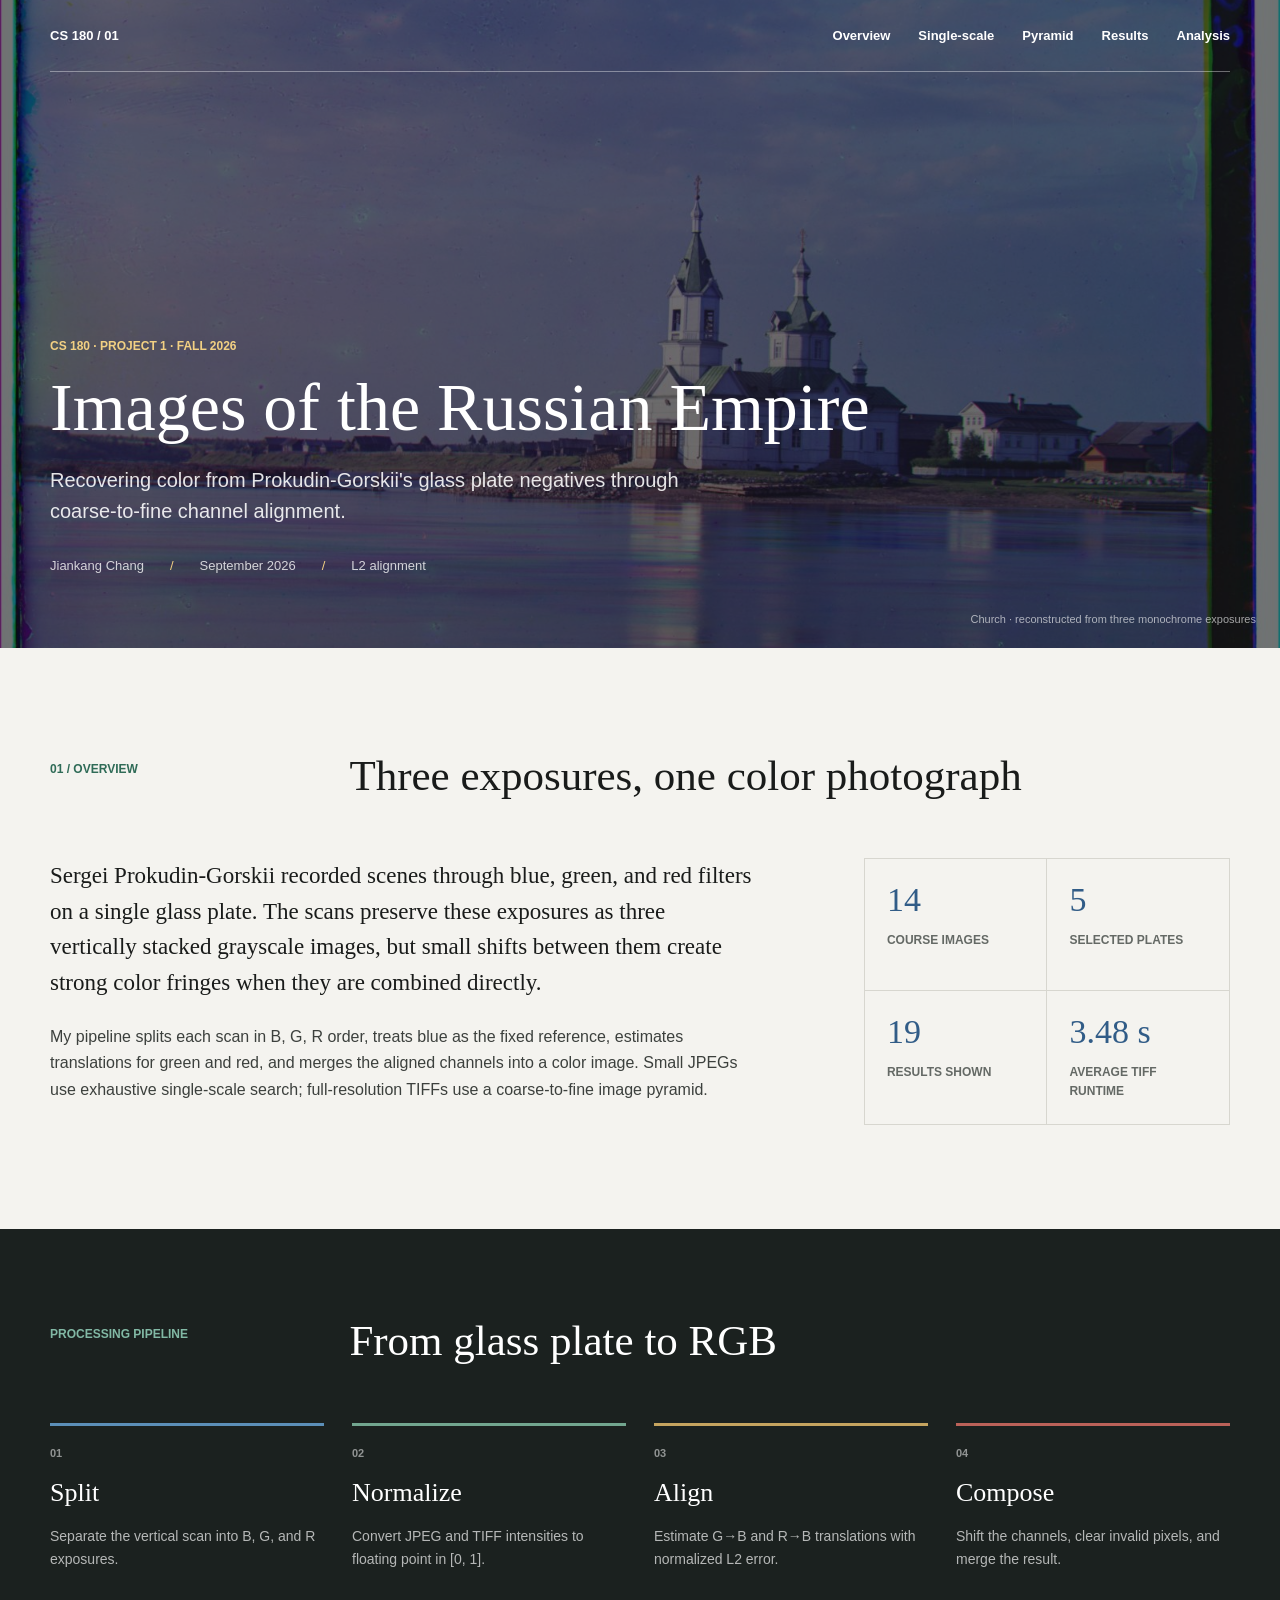
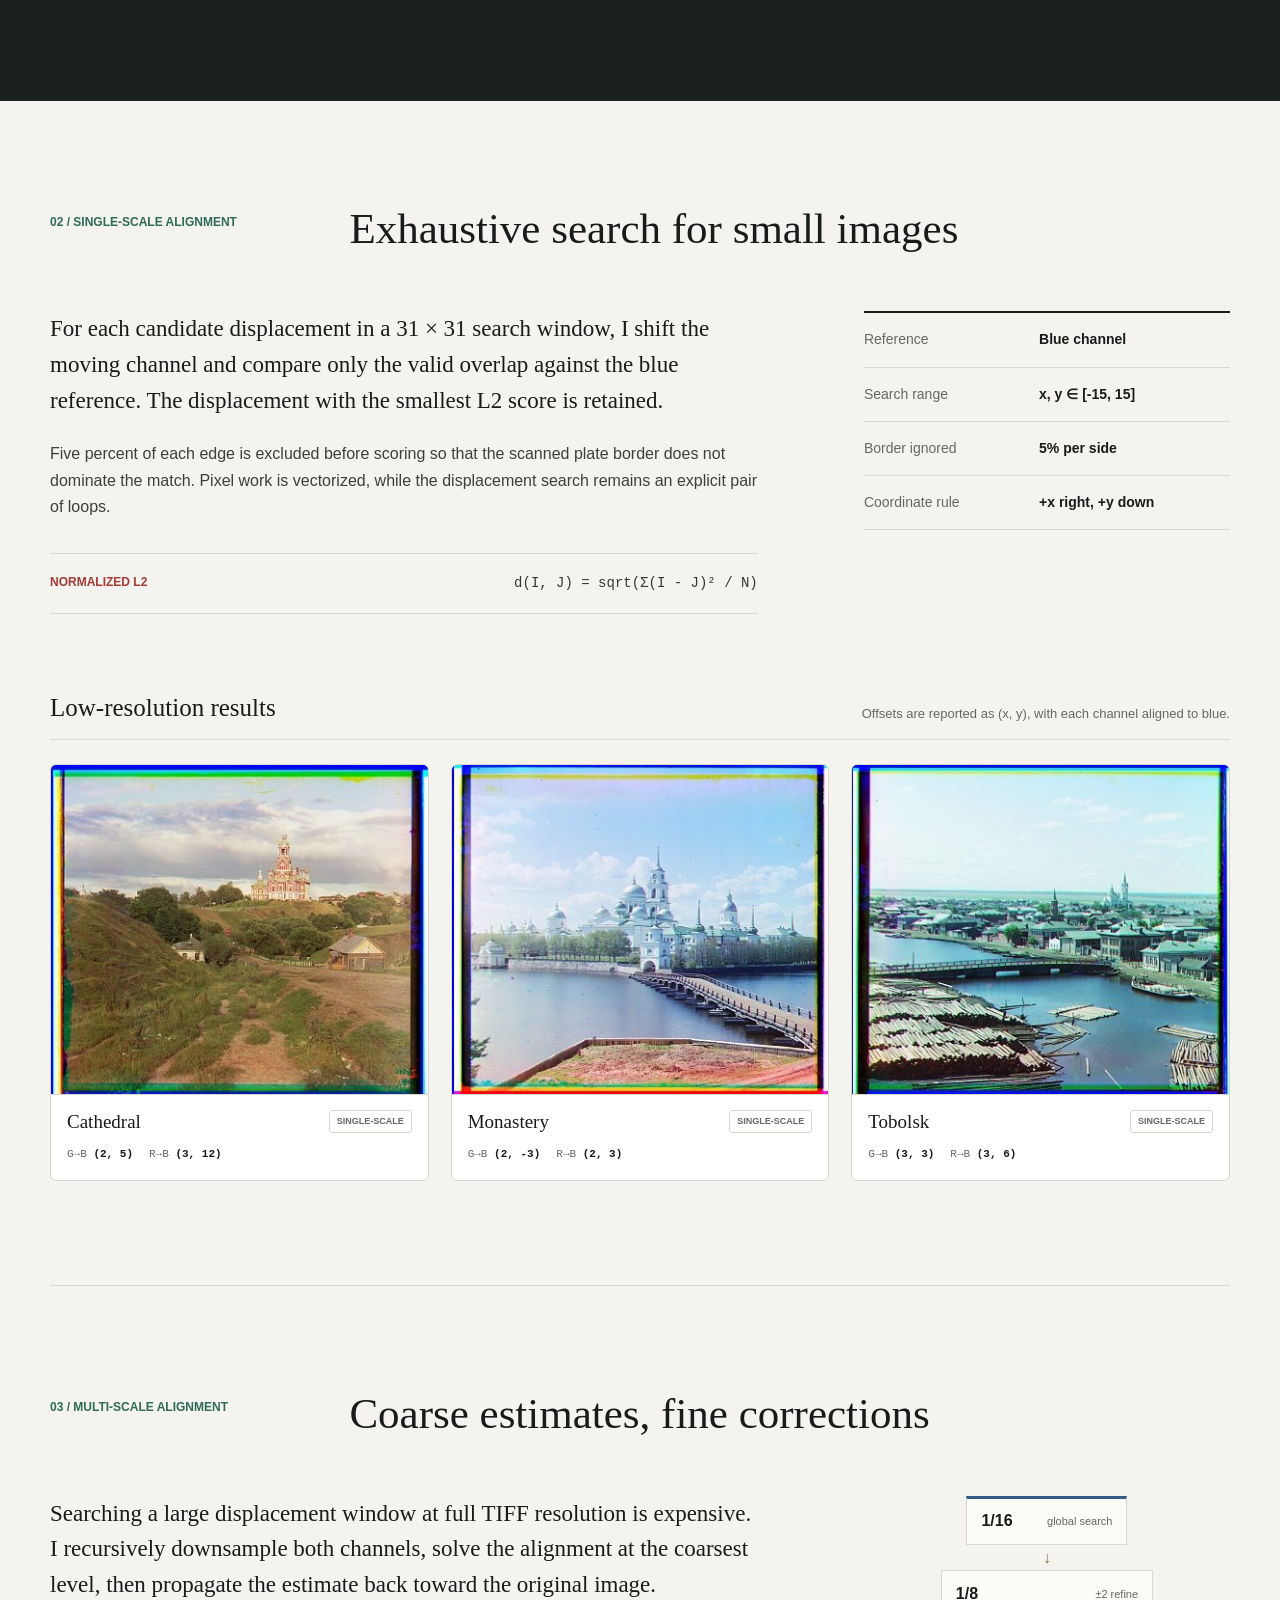
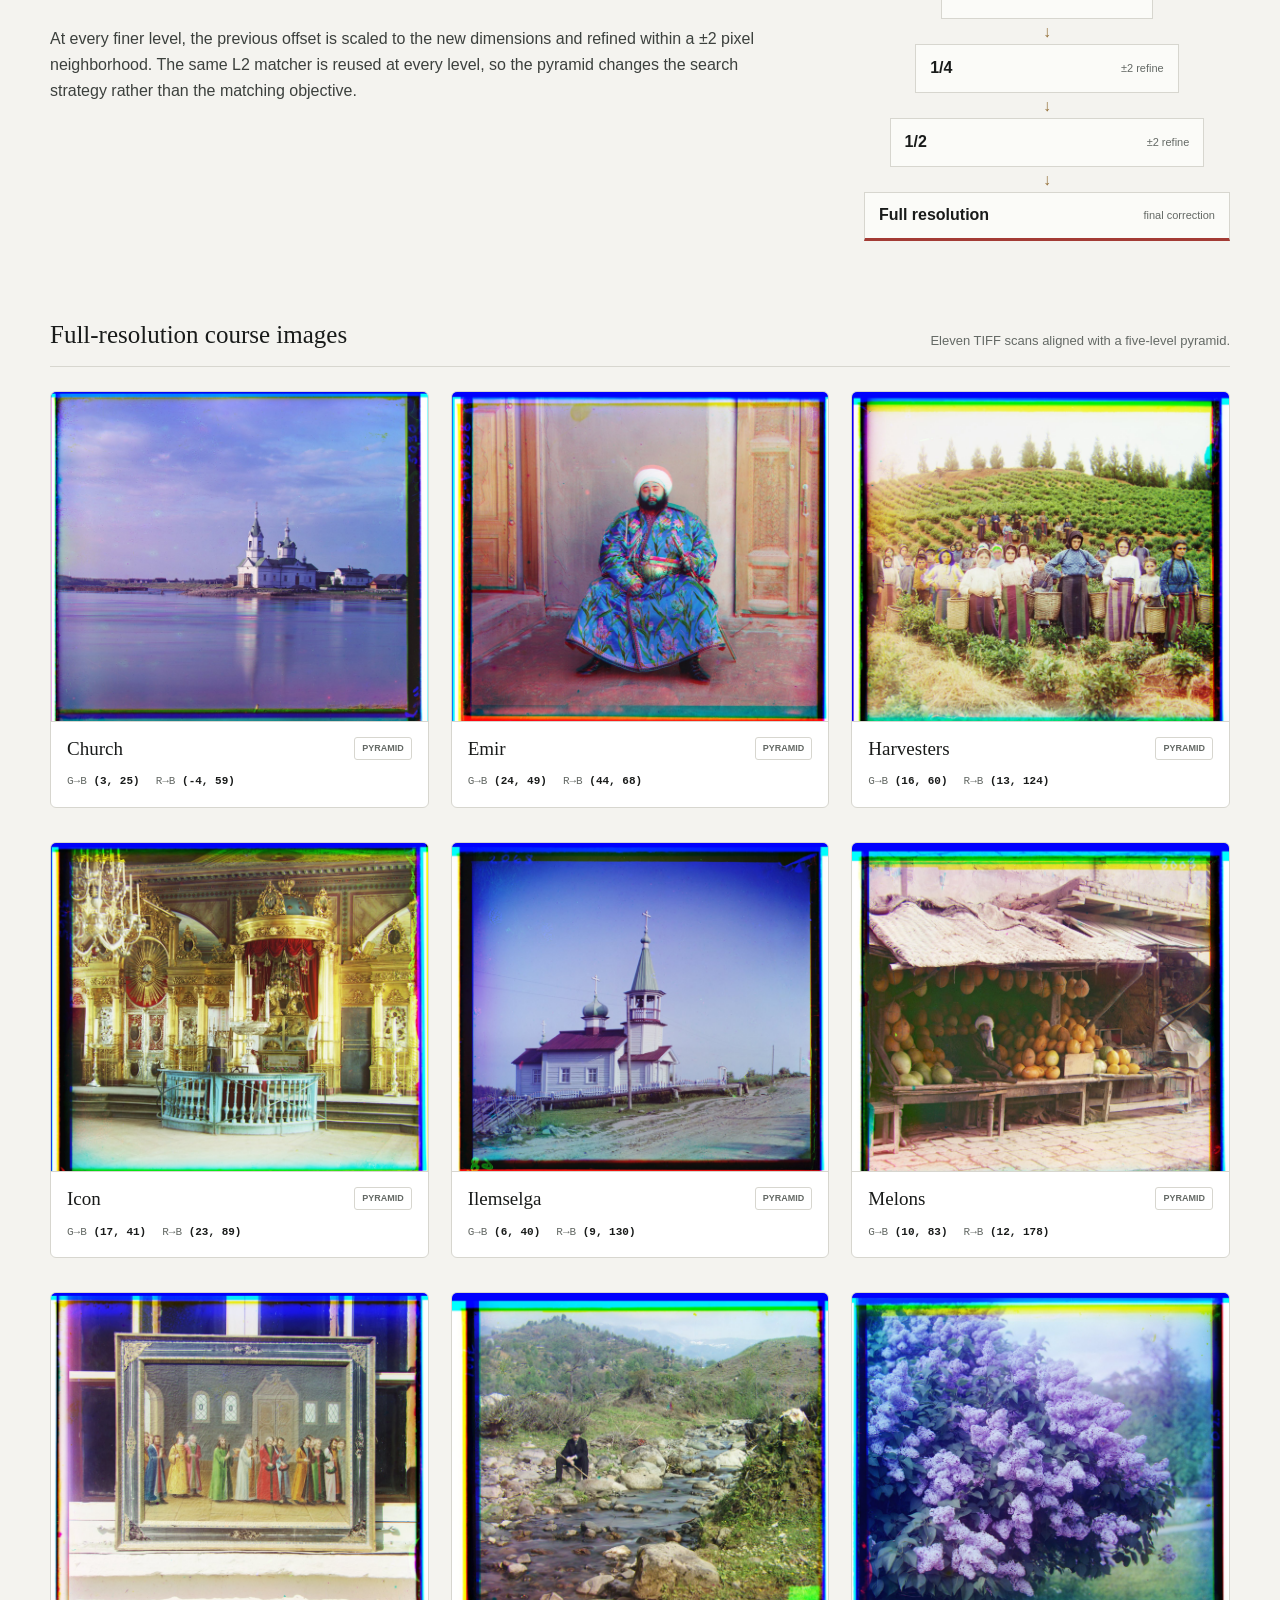
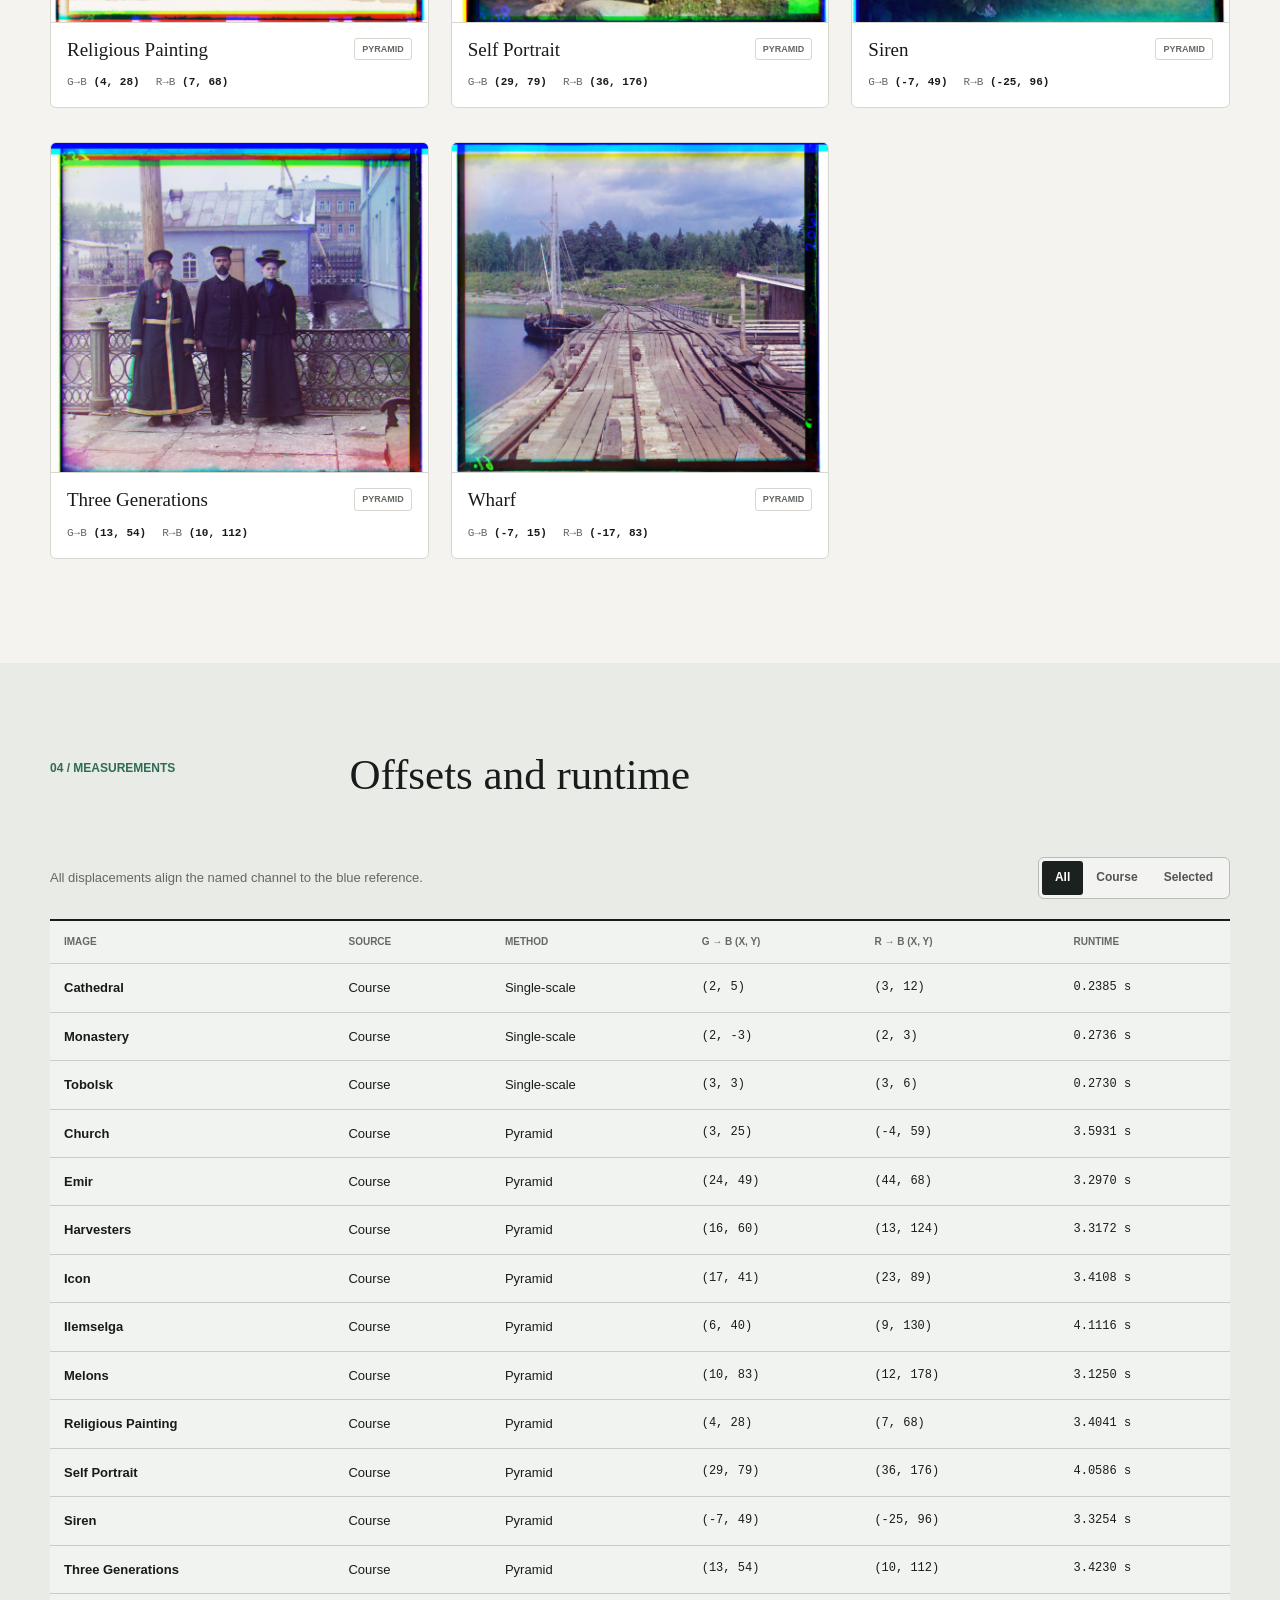
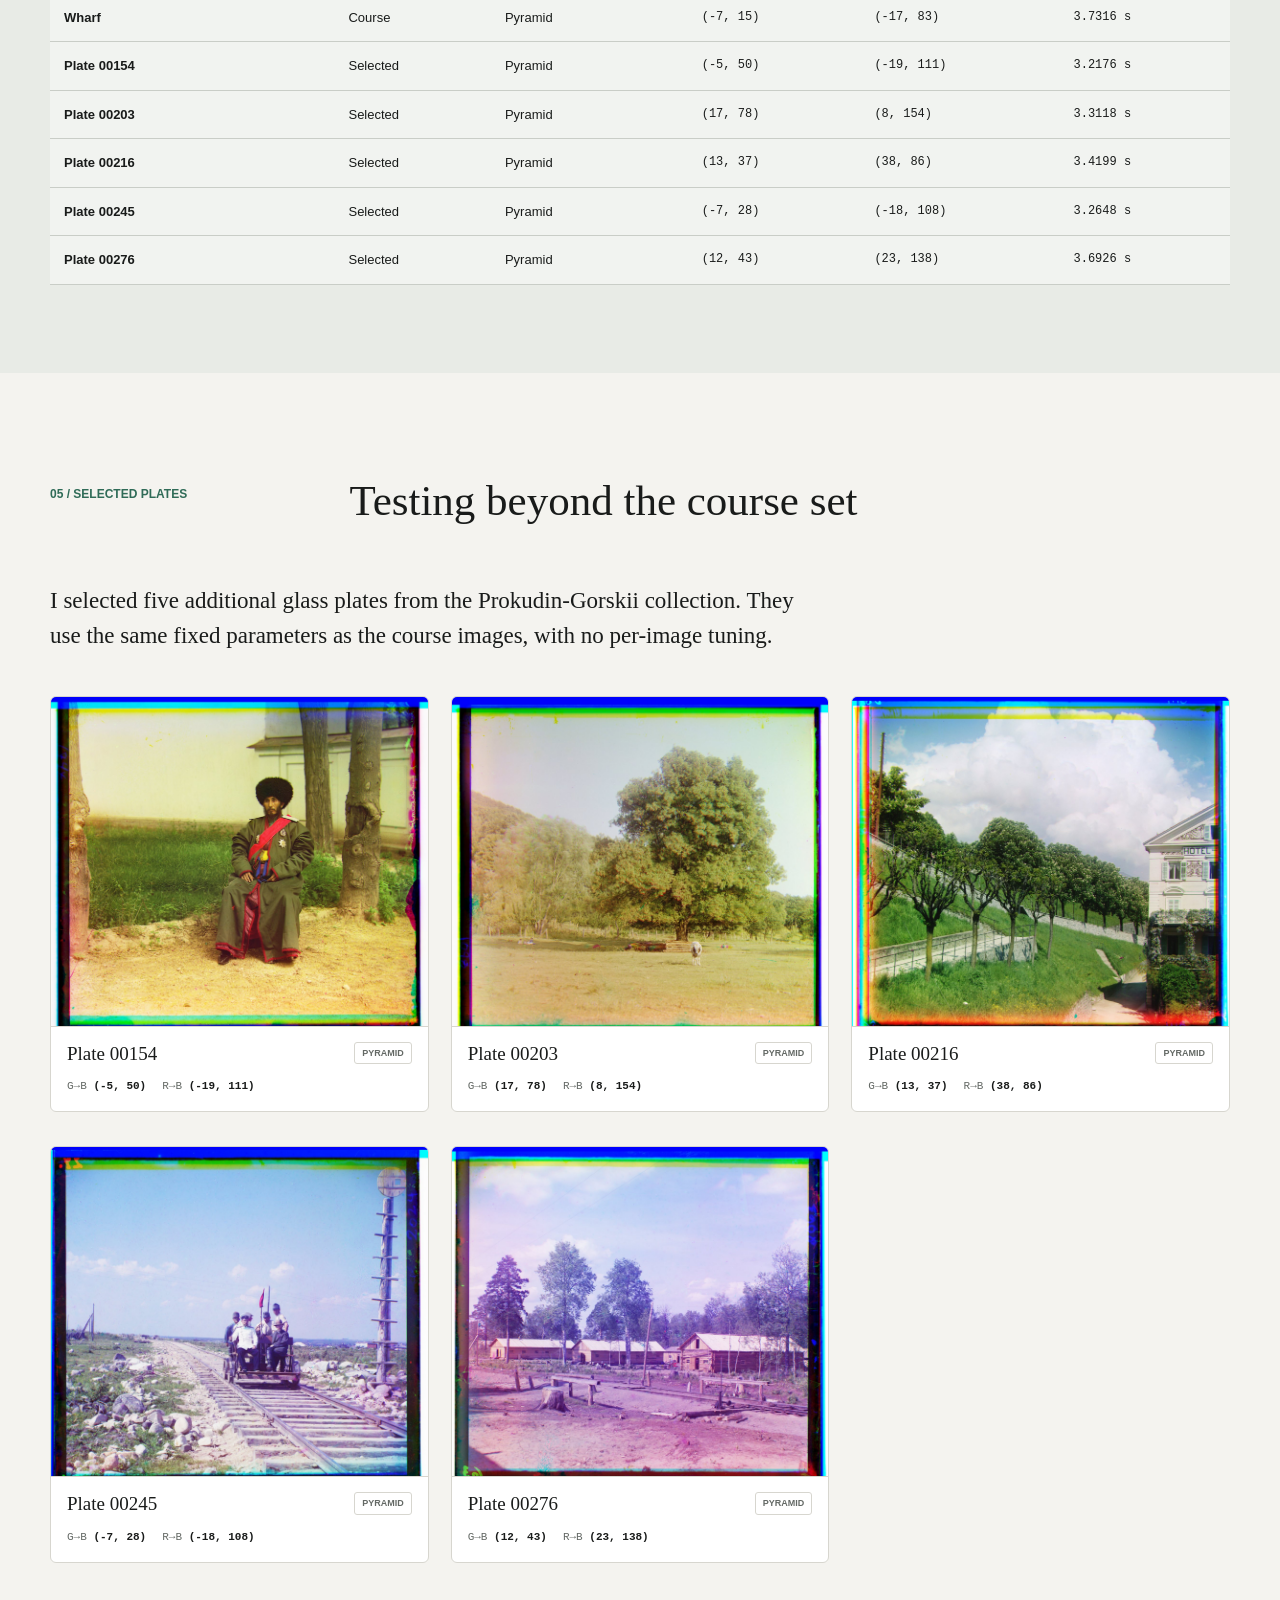
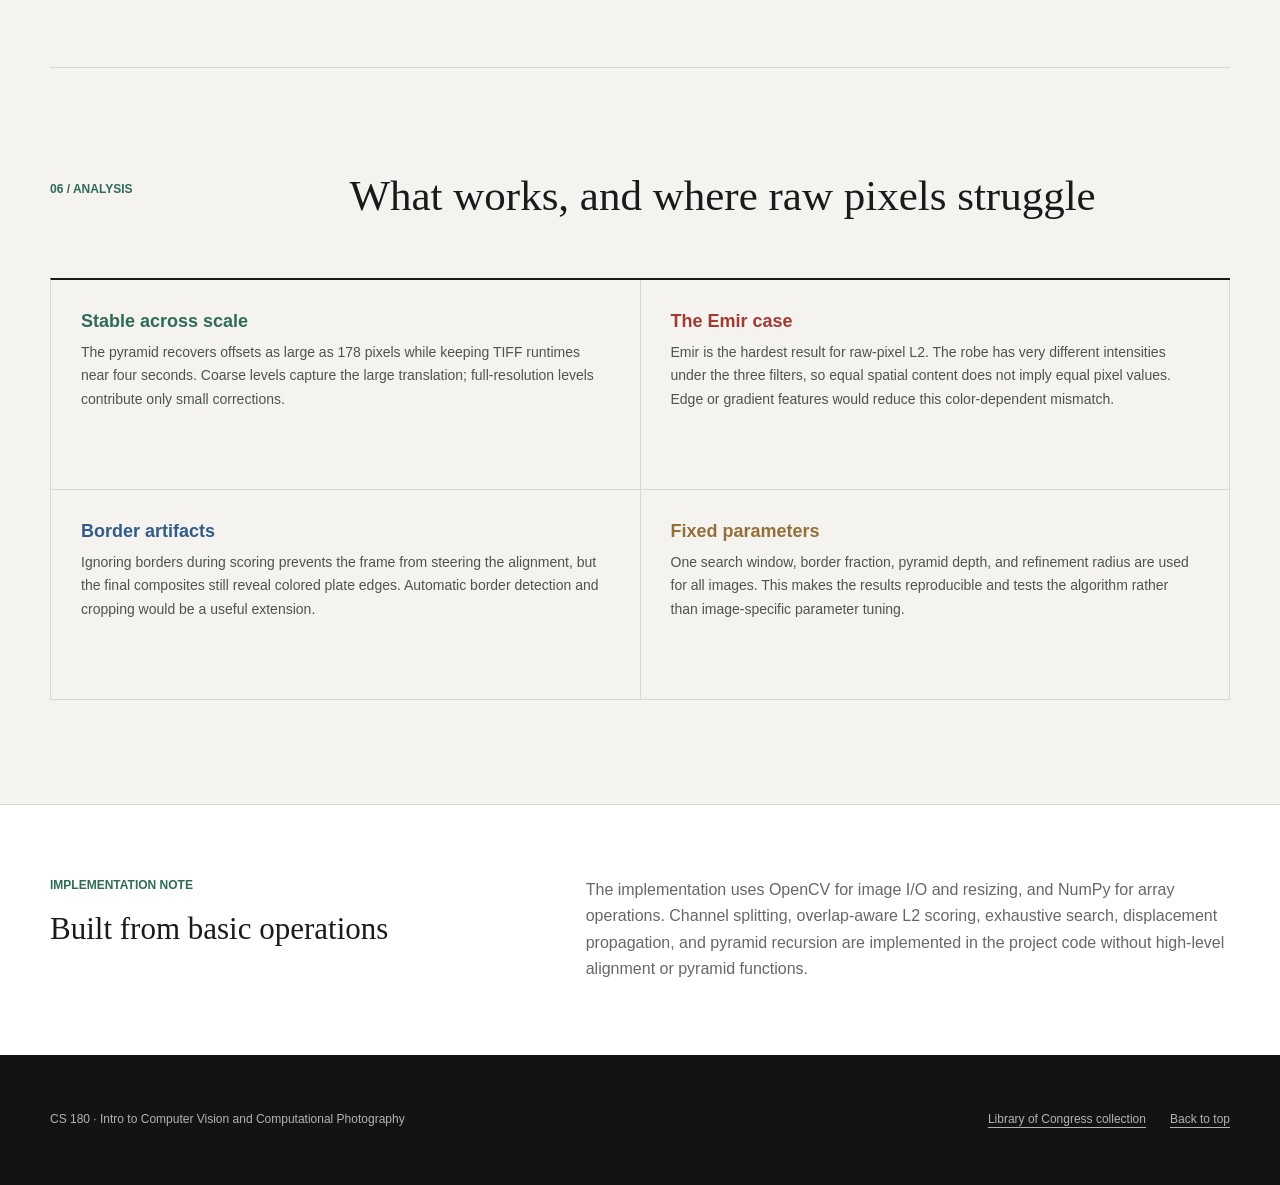
==== UCB_CS_180_Project_1/index.html @ d8d7e9fa "UCB CS180 Project 1" ====
<!doctype html>
<html lang="en">
  <head>
    <meta charset="UTF-8">
    <meta name="viewport" content="width=device-width, initial-scale=1.0">
    <meta
      name="description"
      content="CS 180 Project 1 report: colorizing the Prokudin-Gorskii photo collection with single-scale and image-pyramid alignment."
    >
    <title>Images of the Russian Empire | CS 180 Project 1</title>
    <link rel="stylesheet" href="styles.css">
    <script src="script.js" defer></script>
  </head>
  <body>
    <header class="site-header">
      <a class="site-mark" href="#top" aria-label="Back to top">CS 180 / 01</a>
      <nav class="site-nav" aria-label="Report sections">
        <a href="#overview">Overview</a>
        <a href="#single-scale">Single-scale</a>
        <a href="#pyramid">Pyramid</a>
        <a href="#results">Results</a>
        <a href="#analysis">Analysis</a>
      </nav>
    </header>

    <main id="top">
      <section class="hero" aria-labelledby="report-title">
        <div class="hero-content">
          <p class="eyebrow">CS 180 &middot; Project 1 &middot; Fall 2026</p>
          <h1 id="report-title">Images of the Russian Empire</h1>
          <p class="hero-summary">
            Recovering color from Prokudin-Gorskii's glass plate negatives through
            coarse-to-fine channel alignment.
          </p>
          <div class="hero-meta" aria-label="Project metadata">
            <span>Jiankang Chang</span>
            <span>September 2026</span>
            <span>L2 alignment</span>
          </div>
        </div>
        <p class="hero-caption">Church &middot; reconstructed from three monochrome exposures</p>
      </section>

      <section class="section overview" id="overview">
        <div class="section-heading">
          <p class="section-index">01 / Overview</p>
          <h2>Three exposures, one color photograph</h2>
        </div>
        <div class="overview-layout">
          <div class="prose measure">
            <p class="lede">
              Sergei Prokudin-Gorskii recorded scenes through blue, green, and red
              filters on a single glass plate. The scans preserve these exposures as
              three vertically stacked grayscale images, but small shifts between them
              create strong color fringes when they are combined directly.
            </p>
            <p>
              My pipeline splits each scan in B, G, R order, treats blue as the fixed
              reference, estimates translations for green and red, and merges the
              aligned channels into a color image. Small JPEGs use exhaustive
              single-scale search; full-resolution TIFFs use a coarse-to-fine image
              pyramid.
            </p>
          </div>
          <dl class="project-facts">
            <div>
              <dt>14</dt>
              <dd>course images</dd>
            </div>
            <div>
              <dt>5</dt>
              <dd>selected plates</dd>
            </div>
            <div>
              <dt>19</dt>
              <dd>results shown</dd>
            </div>
            <div>
              <dt>3.48 s</dt>
              <dd>average TIFF runtime</dd>
            </div>
          </dl>
        </div>
      </section>

      <section class="pipeline" aria-labelledby="pipeline-title">
        <div class="section pipeline-inner">
          <div class="section-heading inverse">
            <p class="section-index">Processing pipeline</p>
            <h2 id="pipeline-title">From glass plate to RGB</h2>
          </div>
          <ol class="pipeline-steps">
            <li>
              <span class="step-number">01</span>
              <strong>Split</strong>
              <span>Separate the vertical scan into B, G, and R exposures.</span>
            </li>
            <li>
              <span class="step-number">02</span>
              <strong>Normalize</strong>
              <span>Convert JPEG and TIFF intensities to floating point in [0, 1].</span>
            </li>
            <li>
              <span class="step-number">03</span>
              <strong>Align</strong>
              <span>Estimate G→B and R→B translations with normalized L2 error.</span>
            </li>
            <li>
              <span class="step-number">04</span>
              <strong>Compose</strong>
              <span>Shift the channels, clear invalid pixels, and merge the result.</span>
            </li>
          </ol>
        </div>
      </section>

      <section class="section" id="single-scale">
        <div class="section-heading">
          <p class="section-index">02 / Single-scale alignment</p>
          <h2>Exhaustive search for small images</h2>
        </div>
        <div class="method-layout">
          <div class="prose measure">
            <p class="lede">
              For each candidate displacement in a 31 &times; 31 search window, I shift
              the moving channel and compare only the valid overlap against the blue
              reference. The displacement with the smallest L2 score is retained.
            </p>
            <p>
              Five percent of each edge is excluded before scoring so that the scanned
              plate border does not dominate the match. Pixel work is vectorized, while
              the displacement search remains an explicit pair of loops.
            </p>
            <div class="formula" aria-label="L2 matching formula">
              <span class="formula-name">Normalized L2</span>
              <code>d(I, J) = sqrt(Σ(I - J)² / N)</code>
            </div>
          </div>
          <dl class="method-spec">
            <div><dt>Reference</dt><dd>Blue channel</dd></div>
            <div><dt>Search range</dt><dd>x, y ∈ [-15, 15]</dd></div>
            <div><dt>Border ignored</dt><dd>5% per side</dd></div>
            <div><dt>Coordinate rule</dt><dd>+x right, +y down</dd></div>
          </dl>
        </div>

        <div class="gallery-heading">
          <h3>Low-resolution results</h3>
          <p>Offsets are reported as (x, y), with each channel aligned to blue.</p>
        </div>
        <div class="result-grid featured-grid" id="single-gallery"></div>
      </section>

      <section class="section section-rule" id="pyramid">
        <div class="section-heading">
          <p class="section-index">03 / Multi-scale alignment</p>
          <h2>Coarse estimates, fine corrections</h2>
        </div>
        <div class="method-layout">
          <div class="prose measure">
            <p class="lede">
              Searching a large displacement window at full TIFF resolution is
              expensive. I recursively downsample both channels, solve the alignment at
              the coarsest level, then propagate the estimate back toward the original
              image.
            </p>
            <p>
              At every finer level, the previous offset is scaled to the new dimensions
              and refined within a &plusmn;2 pixel neighborhood. The same L2 matcher is
              reused at every level, so the pyramid changes the search strategy rather
              than the matching objective.
            </p>
          </div>
          <div class="pyramid-diagram" aria-label="Five-level coarse-to-fine image pyramid">
            <div class="pyramid-level level-5"><span>1/16</span><small>global search</small></div>
            <div class="pyramid-arrow" aria-hidden="true">&darr;</div>
            <div class="pyramid-level level-4"><span>1/8</span><small>&plusmn;2 refine</small></div>
            <div class="pyramid-arrow" aria-hidden="true">&darr;</div>
            <div class="pyramid-level level-3"><span>1/4</span><small>&plusmn;2 refine</small></div>
            <div class="pyramid-arrow" aria-hidden="true">&darr;</div>
            <div class="pyramid-level level-2"><span>1/2</span><small>&plusmn;2 refine</small></div>
            <div class="pyramid-arrow" aria-hidden="true">&darr;</div>
            <div class="pyramid-level level-1"><span>Full resolution</span><small>final correction</small></div>
          </div>
        </div>

        <div class="gallery-heading">
          <h3>Full-resolution course images</h3>
          <p>Eleven TIFF scans aligned with a five-level pyramid.</p>
        </div>
        <div class="result-grid" id="pyramid-gallery"></div>
      </section>

      <section class="results-band" id="results">
        <div class="section results-inner">
          <div class="section-heading">
            <p class="section-index">04 / Measurements</p>
            <h2>Offsets and runtime</h2>
          </div>
          <div class="table-toolbar">
            <p>All displacements align the named channel to the blue reference.</p>
            <div class="segmented-control" aria-label="Filter measurements">
              <button type="button" data-filter="all" aria-pressed="true">All</button>
              <button type="button" data-filter="course" aria-pressed="false">Course</button>
              <button type="button" data-filter="selected" aria-pressed="false">Selected</button>
            </div>
          </div>
          <div class="table-wrap">
            <table>
              <thead>
                <tr>
                  <th scope="col">Image</th>
                  <th scope="col">Source</th>
                  <th scope="col">Method</th>
                  <th scope="col">G → B (x, y)</th>
                  <th scope="col">R → B (x, y)</th>
                  <th scope="col">Runtime</th>
                </tr>
              </thead>
              <tbody id="results-table-body"></tbody>
            </table>
          </div>
        </div>
      </section>

      <section class="section" id="selected-plates">
        <div class="section-heading">
          <p class="section-index">05 / Selected plates</p>
          <h2>Testing beyond the course set</h2>
        </div>
        <div class="section-intro measure">
          <p class="lede">
            I selected five additional glass plates from the Prokudin-Gorskii
            collection. They use the same fixed parameters as the course images, with
            no per-image tuning.
          </p>
        </div>
        <div class="result-grid selected-grid" id="selected-gallery"></div>
      </section>

      <section class="section section-rule" id="analysis">
        <div class="section-heading">
          <p class="section-index">06 / Analysis</p>
          <h2>What works, and where raw pixels struggle</h2>
        </div>
        <div class="analysis-layout">
          <div class="analysis-item">
            <h3>Stable across scale</h3>
            <p>
              The pyramid recovers offsets as large as 178 pixels while keeping TIFF
              runtimes near four seconds. Coarse levels capture the large translation;
              full-resolution levels contribute only small corrections.
            </p>
          </div>
          <div class="analysis-item">
            <h3>The Emir case</h3>
            <p>
              Emir is the hardest result for raw-pixel L2. The robe has very different
              intensities under the three filters, so equal spatial content does not
              imply equal pixel values. Edge or gradient features would reduce this
              color-dependent mismatch.
            </p>
          </div>
          <div class="analysis-item">
            <h3>Border artifacts</h3>
            <p>
              Ignoring borders during scoring prevents the frame from steering the
              alignment, but the final composites still reveal colored plate edges.
              Automatic border detection and cropping would be a useful extension.
            </p>
          </div>
          <div class="analysis-item">
            <h3>Fixed parameters</h3>
            <p>
              One search window, border fraction, pyramid depth, and refinement radius
              are used for all images. This makes the results reproducible and tests the
              algorithm rather than image-specific parameter tuning.
            </p>
          </div>
        </div>
      </section>

      <section class="implementation-band" id="implementation">
        <div class="section implementation-inner">
          <div>
            <p class="section-index">Implementation note</p>
            <h2>Built from basic operations</h2>
          </div>
          <p>
            The implementation uses OpenCV for image I/O and resizing, and NumPy for
            array operations. Channel splitting, overlap-aware L2 scoring, exhaustive
            search, displacement propagation, and pyramid recursion are implemented in
            the project code without high-level alignment or pyramid functions.
          </p>
        </div>
      </section>
    </main>

    <footer class="site-footer">
      <p>CS 180 &middot; Intro to Computer Vision and Computational Photography</p>
      <div>
        <a href="https://www.loc.gov/collections/prokudin-gorskii/">Library of Congress collection</a>
        <a href="#top">Back to top</a>
      </div>
    </footer>

    <dialog class="lightbox" id="lightbox" aria-labelledby="lightbox-title">
      <form method="dialog">
        <button class="lightbox-close" type="submit" aria-label="Close image" title="Close">&times;</button>
      </form>
      <button class="lightbox-nav lightbox-prev" type="button" aria-label="Previous image" title="Previous image">&lsaquo;</button>
      <figure>
        <img id="lightbox-image" src="assets/images/church.jpg" alt="">
        <figcaption>
          <strong id="lightbox-title">Church</strong>
          <span id="lightbox-meta"></span>
        </figcaption>
      </figure>
      <button class="lightbox-nav lightbox-next" type="button" aria-label="Next image" title="Next image">&rsaquo;</button>
    </dialog>
  </body>
</html>
---- UCB_CS_180_Project_1/styles.css ----
:root {
  --ink: #191b1a;
  --muted: #646965;
  --paper: #f4f3ef;
  --surface: #ffffff;
  --line: #d7d6cf;
  --red: #a33b35;
  --green: #2f6b57;
  --blue: #315c87;
  --gold: #947039;
  --dark: #1b211f;
  --content: 1180px;
  --radius: 6px;
}

* {
  box-sizing: border-box;
}

html {
  scroll-behavior: smooth;
}

body {
  margin: 0;
  color: var(--ink);
  background: var(--paper);
  font-family: Inter, ui-sans-serif, -apple-system, BlinkMacSystemFont, "Segoe UI", sans-serif;
  font-size: 16px;
  line-height: 1.65;
  letter-spacing: 0;
}

body:has(dialog[open]) {
  overflow: hidden;
}

img {
  display: block;
  max-width: 100%;
}

a {
  color: inherit;
  text-decoration-color: currentColor;
  text-decoration-thickness: 1px;
  text-underline-offset: 4px;
}

button,
input,
textarea,
select {
  font: inherit;
  letter-spacing: 0;
}

button,
a {
  -webkit-tap-highlight-color: transparent;
}

:focus-visible {
  outline: 3px solid #e6ab42;
  outline-offset: 3px;
}

.site-header {
  position: absolute;
  z-index: 10;
  top: 0;
  left: 50%;
  display: flex;
  width: min(calc(100% - 48px), var(--content));
  min-height: 72px;
  align-items: center;
  justify-content: space-between;
  border-bottom: 1px solid rgba(255, 255, 255, 0.38);
  color: #fff;
  transform: translateX(-50%);
}

.site-mark {
  flex: 0 0 auto;
  font-size: 13px;
  font-weight: 800;
  text-decoration: none;
  text-transform: uppercase;
}

.site-nav {
  display: flex;
  align-items: center;
  gap: 28px;
  font-size: 13px;
  font-weight: 650;
}

.site-nav a {
  text-decoration: none;
}

.site-nav a:hover {
  text-decoration: underline;
  text-underline-offset: 6px;
}

.hero {
  position: relative;
  display: flex;
  height: min(72svh, 760px);
  min-height: 500px;
  align-items: flex-end;
  isolation: isolate;
  overflow: hidden;
  color: #fff;
  background-image: url("assets/images/church.jpg");
  background-position: center 42%;
  background-size: cover;
}

.hero::before {
  position: absolute;
  z-index: -1;
  inset: 0;
  background: rgba(9, 15, 16, 0.58);
  content: "";
}

.hero-content {
  width: min(calc(100% - 48px), var(--content));
  margin: 0 auto;
  padding: 120px 0 72px;
}

.eyebrow,
.section-index {
  margin: 0 0 18px;
  color: var(--green);
  font-size: 12px;
  font-weight: 800;
  line-height: 1.4;
  text-transform: uppercase;
}

.hero .eyebrow {
  color: #f2d083;
}

h1,
h2,
h3,
p {
  overflow-wrap: anywhere;
}

h1,
h2,
h3 {
  margin-top: 0;
  letter-spacing: 0;
}

h1 {
  max-width: 850px;
  margin-bottom: 22px;
  font-family: Georgia, "Times New Roman", serif;
  font-size: 68px;
  font-weight: 500;
  line-height: 1.02;
}

h2 {
  max-width: 760px;
  margin-bottom: 0;
  font-family: Georgia, "Times New Roman", serif;
  font-size: 43px;
  font-weight: 500;
  line-height: 1.12;
}

h3 {
  margin-bottom: 8px;
  font-size: 18px;
  line-height: 1.3;
}

.hero-summary {
  max-width: 680px;
  margin: 0 0 28px;
  color: rgba(255, 255, 255, 0.88);
  font-size: 20px;
  line-height: 1.55;
}

.hero-meta {
  display: flex;
  flex-wrap: wrap;
  gap: 10px 26px;
  color: rgba(255, 255, 255, 0.78);
  font-size: 13px;
}

.hero-meta span + span::before {
  margin-right: 26px;
  color: #f2d083;
  content: "/";
}

.hero-caption {
  position: absolute;
  right: 24px;
  bottom: 20px;
  margin: 0;
  color: rgba(255, 255, 255, 0.62);
  font-size: 11px;
}

.section {
  width: min(calc(100% - 48px), var(--content));
  margin: 0 auto;
  padding: 104px 0;
}

.section-heading {
  display: grid;
  grid-template-columns: minmax(180px, 0.34fr) minmax(0, 1fr);
  align-items: start;
  margin-bottom: 58px;
}

.section-heading .section-index {
  padding-top: 9px;
}

.overview-layout,
.method-layout {
  display: grid;
  grid-template-columns: minmax(0, 1.45fr) minmax(280px, 0.75fr);
  gap: 9%;
  align-items: start;
}

.measure {
  max-width: 760px;
}

.prose p,
.section-intro p {
  margin-top: 0;
  color: #3c403d;
}

.prose p:last-child,
.section-intro p:last-child {
  margin-bottom: 0;
}

.lede {
  color: var(--ink) !important;
  font-family: Georgia, "Times New Roman", serif;
  font-size: 23px;
  line-height: 1.55;
}

.project-facts {
  display: grid;
  grid-template-columns: 1fr 1fr;
  margin: 0;
  border-top: 1px solid var(--line);
  border-left: 1px solid var(--line);
}

.project-facts div {
  min-height: 132px;
  padding: 22px;
  border-right: 1px solid var(--line);
  border-bottom: 1px solid var(--line);
}

.project-facts dt {
  color: var(--blue);
  font-family: Georgia, "Times New Roman", serif;
  font-size: 34px;
  line-height: 1.1;
}

.project-facts dd {
  margin: 12px 0 0;
  color: var(--muted);
  font-size: 12px;
  font-weight: 700;
  text-transform: uppercase;
}

.pipeline {
  background: var(--dark);
  color: #fff;
}

.pipeline-inner {
  padding-top: 88px;
  padding-bottom: 88px;
}

.section-heading.inverse .section-index {
  color: #82b9a5;
}

.pipeline-steps {
  display: grid;
  grid-template-columns: repeat(4, 1fr);
  gap: 28px;
  margin: 0;
  padding: 0;
  list-style: none;
}

.pipeline-steps li {
  display: grid;
  min-height: 190px;
  grid-template-rows: auto auto 1fr;
  gap: 10px;
  padding-top: 18px;
  border-top: 3px solid;
}

.pipeline-steps li:nth-child(1) { border-color: #5c8fb8; }
.pipeline-steps li:nth-child(2) { border-color: #72a68f; }
.pipeline-steps li:nth-child(3) { border-color: #c5a45f; }
.pipeline-steps li:nth-child(4) { border-color: #bb6259; }

.step-number {
  color: rgba(255, 255, 255, 0.52);
  font-size: 11px;
  font-weight: 800;
}

.pipeline-steps strong {
  font-family: Georgia, "Times New Roman", serif;
  font-size: 26px;
  font-weight: 500;
}

.pipeline-steps li > span:last-child {
  color: rgba(255, 255, 255, 0.68);
  font-size: 14px;
}

.method-spec {
  margin: 0;
  border-top: 2px solid var(--ink);
}

.method-spec div {
  display: grid;
  grid-template-columns: 1fr 1.2fr;
  gap: 16px;
  padding: 15px 0;
  border-bottom: 1px solid var(--line);
  font-size: 14px;
}

.method-spec dt {
  color: var(--muted);
}

.method-spec dd {
  margin: 0;
  font-weight: 700;
}

.formula {
  display: flex;
  margin-top: 32px;
  align-items: center;
  justify-content: space-between;
  gap: 24px;
  padding: 18px 0;
  border-top: 1px solid var(--line);
  border-bottom: 1px solid var(--line);
}

.formula-name {
  flex: 0 0 auto;
  color: var(--red);
  font-size: 12px;
  font-weight: 800;
  text-transform: uppercase;
}

.formula code {
  color: #343735;
  font-family: "SFMono-Regular", Consolas, monospace;
  font-size: 14px;
  text-align: right;
}

.gallery-heading {
  display: flex;
  margin: 78px 0 24px;
  align-items: end;
  justify-content: space-between;
  gap: 30px;
  border-bottom: 1px solid var(--line);
}

.gallery-heading h3 {
  margin-bottom: 15px;
  font-family: Georgia, "Times New Roman", serif;
  font-size: 25px;
  font-weight: 500;
}

.gallery-heading p {
  margin: 0 0 15px;
  color: var(--muted);
  font-size: 13px;
}

.result-grid {
  display: grid;
  grid-template-columns: repeat(3, minmax(0, 1fr));
  gap: 34px 22px;
}

.featured-grid {
  grid-template-columns: repeat(3, minmax(0, 1fr));
}

.result-card {
  min-width: 0;
  overflow: hidden;
  border: 1px solid var(--line);
  border-radius: var(--radius);
  background: var(--surface);
}

.result-open {
  position: relative;
  display: block;
  width: 100%;
  aspect-ratio: 8 / 7;
  overflow: hidden;
  padding: 0;
  border: 0;
  border-bottom: 1px solid var(--line);
  background: #e9e9e5;
  cursor: zoom-in;
}

.result-open img {
  width: 100%;
  height: 100%;
  object-fit: cover;
  transition: transform 240ms ease;
}

.result-open:hover img {
  transform: scale(1.025);
}

.result-caption {
  padding: 15px 16px 16px;
}

.result-title-row {
  display: flex;
  align-items: start;
  justify-content: space-between;
  gap: 12px;
}

.result-caption h4 {
  margin: 0;
  font-family: Georgia, "Times New Roman", serif;
  font-size: 19px;
  font-weight: 500;
  line-height: 1.3;
}

.method-label {
  flex: 0 0 auto;
  padding: 3px 7px;
  border: 1px solid var(--line);
  border-radius: 3px;
  color: var(--muted);
  font-size: 9px;
  font-weight: 800;
  text-transform: uppercase;
}

.offsets {
  display: flex;
  margin-top: 11px;
  gap: 16px;
  color: var(--muted);
  font-family: "SFMono-Regular", Consolas, monospace;
  font-size: 11px;
}

.offsets strong {
  color: var(--ink);
  font-weight: 650;
}

.section-rule {
  border-top: 1px solid var(--line);
}

.pyramid-diagram {
  display: flex;
  flex-direction: column;
  align-items: center;
}

.pyramid-level {
  display: flex;
  min-height: 49px;
  align-items: center;
  justify-content: space-between;
  padding: 9px 14px;
  border: 1px solid var(--line);
  background: #fbfbf8;
}

.pyramid-level span {
  font-weight: 800;
}

.pyramid-level small {
  color: var(--muted);
  font-size: 11px;
}

.level-5 { width: 44%; border-top: 3px solid var(--blue); }
.level-4 { width: 58%; }
.level-3 { width: 72%; }
.level-2 { width: 86%; }
.level-1 { width: 100%; border-bottom: 3px solid var(--red); }

.pyramid-arrow {
  height: 25px;
  color: var(--gold);
  font-size: 16px;
  line-height: 25px;
}

.results-band {
  background: #e8ebe6;
}

.results-inner {
  padding-top: 88px;
  padding-bottom: 88px;
}

.table-toolbar {
  display: flex;
  margin-bottom: 20px;
  align-items: center;
  justify-content: space-between;
  gap: 24px;
}

.table-toolbar p {
  margin: 0;
  color: var(--muted);
  font-size: 13px;
}

.segmented-control {
  display: inline-flex;
  flex: 0 0 auto;
  padding: 3px;
  border: 1px solid #b8bdb7;
  border-radius: var(--radius);
  background: rgba(255, 255, 255, 0.45);
}

.segmented-control button {
  padding: 7px 13px;
  border: 0;
  border-radius: 3px;
  color: #515651;
  background: transparent;
  cursor: pointer;
  font-size: 12px;
  font-weight: 700;
}

.segmented-control button[aria-pressed="true"] {
  color: #fff;
  background: var(--dark);
}

.table-wrap {
  overflow-x: auto;
  border-top: 2px solid var(--ink);
}

table {
  width: 100%;
  min-width: 760px;
  border-collapse: collapse;
  background: rgba(255, 255, 255, 0.38);
  font-size: 13px;
}

th,
td {
  padding: 13px 14px;
  border-bottom: 1px solid #c9cdc7;
  text-align: left;
  white-space: nowrap;
}

th {
  color: var(--muted);
  font-size: 10px;
  text-transform: uppercase;
}

td:first-child {
  font-weight: 750;
}

td:nth-child(4),
td:nth-child(5),
td:nth-child(6) {
  font-family: "SFMono-Regular", Consolas, monospace;
  font-size: 12px;
}

tbody tr:hover {
  background: rgba(255, 255, 255, 0.72);
}

.section-intro {
  margin-bottom: 42px;
}

.analysis-layout {
  display: grid;
  grid-template-columns: 1fr 1fr;
  border-top: 2px solid var(--ink);
  border-left: 1px solid var(--line);
}

.analysis-item {
  min-height: 210px;
  padding: 30px;
  border-right: 1px solid var(--line);
  border-bottom: 1px solid var(--line);
}

.analysis-item:nth-child(1) h3 { color: var(--green); }
.analysis-item:nth-child(2) h3 { color: var(--red); }
.analysis-item:nth-child(3) h3 { color: var(--blue); }
.analysis-item:nth-child(4) h3 { color: var(--gold); }

.analysis-item p {
  margin: 0;
  color: #4f534f;
  font-size: 14px;
}

.implementation-band {
  border-top: 1px solid var(--line);
  background: var(--surface);
}

.implementation-inner {
  display: grid;
  grid-template-columns: minmax(260px, 0.8fr) minmax(0, 1.2fr);
  gap: 9%;
  align-items: start;
  padding-top: 72px;
  padding-bottom: 72px;
}

.implementation-inner h2 {
  font-size: 31px;
}

.implementation-inner > p {
  margin: 0;
  color: var(--muted);
}

.site-footer {
  display: flex;
  min-height: 130px;
  align-items: center;
  justify-content: space-between;
  gap: 24px;
  padding: 32px max(24px, calc((100% - var(--content)) / 2));
  color: rgba(255, 255, 255, 0.68);
  background: #111412;
  font-size: 12px;
}

.site-footer p {
  margin: 0;
}

.site-footer div {
  display: flex;
  gap: 24px;
}

.lightbox {
  position: fixed;
  width: min(calc(100% - 40px), 1120px);
  height: min(calc(100% - 40px), 900px);
  padding: 50px 72px 32px;
  border: 1px solid rgba(255, 255, 255, 0.22);
  border-radius: var(--radius);
  color: #fff;
  background: #111412;
}

.lightbox::backdrop {
  background: rgba(5, 7, 6, 0.88);
}

.lightbox figure {
  display: grid;
  width: 100%;
  height: 100%;
  grid-template-rows: minmax(0, 1fr) auto;
  gap: 16px;
  margin: 0;
}

.lightbox img {
  width: 100%;
  height: 100%;
  object-fit: contain;
}

.lightbox figcaption {
  display: flex;
  align-items: baseline;
  justify-content: space-between;
  gap: 20px;
}

.lightbox figcaption strong {
  font-family: Georgia, "Times New Roman", serif;
  font-size: 20px;
  font-weight: 500;
}

.lightbox figcaption span {
  color: rgba(255, 255, 255, 0.64);
  font-family: "SFMono-Regular", Consolas, monospace;
  font-size: 11px;
}

.lightbox-close,
.lightbox-nav {
  position: absolute;
  display: grid;
  width: 42px;
  height: 42px;
  place-items: center;
  padding: 0;
  border: 0;
  color: #fff;
  background: transparent;
  cursor: pointer;
  line-height: 1;
}

.lightbox-close {
  top: 8px;
  right: 10px;
  font-size: 28px;
}

.lightbox-nav {
  top: 50%;
  font-size: 42px;
  transform: translateY(-50%);
}

.lightbox-prev { left: 12px; }
.lightbox-next { right: 12px; }

@media (max-width: 900px) {
  .site-header {
    width: calc(100% - 32px);
    align-items: start;
    flex-direction: column;
    justify-content: center;
    gap: 8px;
  }

  .site-nav {
    width: 100%;
    gap: 22px;
    overflow-x: auto;
    padding-bottom: 2px;
  }

  h1 { font-size: 55px; }
  h2 { font-size: 38px; }

  .hero-content,
  .section {
    width: calc(100% - 40px);
  }

  .hero-caption {
    display: none;
  }

  .section-heading {
    grid-template-columns: 1fr;
    gap: 8px;
  }

  .section-heading .section-index {
    padding-top: 0;
  }

  .overview-layout,
  .method-layout {
    grid-template-columns: 1fr;
    gap: 48px;
  }

  .pipeline-steps {
    grid-template-columns: 1fr 1fr;
  }

  .result-grid {
    grid-template-columns: repeat(2, minmax(0, 1fr));
  }

  .implementation-inner {
    grid-template-columns: 1fr;
    gap: 28px;
  }
}

@media (max-width: 620px) {
  .hero {
    height: 70svh;
    min-height: 540px;
    background-position: 56% center;
  }

  .hero-content {
    width: calc(100% - 32px);
    padding-bottom: 50px;
  }

  h1 { font-size: 42px; }
  h2 { font-size: 32px; }
  .hero-summary { font-size: 17px; }

  .hero-meta {
    display: grid;
    gap: 3px;
  }

  .hero-meta span + span::before {
    display: none;
  }

  .section {
    width: calc(100% - 32px);
    padding: 74px 0;
  }

  .section-heading {
    margin-bottom: 38px;
  }

  .lede {
    font-size: 20px;
  }

  .pipeline-steps,
  .result-grid,
  .analysis-layout {
    grid-template-columns: 1fr;
  }

  .pipeline-steps li {
    min-height: 150px;
  }

  .formula,
  .gallery-heading,
  .table-toolbar,
  .lightbox figcaption,
  .site-footer {
    align-items: flex-start;
    flex-direction: column;
  }

  .formula code {
    width: 100%;
    overflow-x: auto;
    text-align: left;
  }

  .gallery-heading {
    gap: 0;
  }

  .gallery-heading p {
    margin-top: -4px;
  }

  .pyramid-level {
    min-width: 190px;
  }

  .segmented-control {
    width: 100%;
  }

  .segmented-control button {
    flex: 1;
  }

  .analysis-item {
    min-height: auto;
    padding: 24px;
  }

  .site-footer div {
    align-items: flex-start;
    flex-direction: column;
    gap: 10px;
  }

  .lightbox {
    width: calc(100% - 16px);
    height: calc(100% - 16px);
    padding: 48px 42px 24px;
  }

  .lightbox-prev { left: 0; }
  .lightbox-next { right: 0; }
}

@media (prefers-reduced-motion: reduce) {
  html {
    scroll-behavior: auto;
  }

  .result-open img {
    transition: none;
  }
}

@media print {
  .site-header,
  .lightbox,
  .segmented-control {
    display: none;
  }

  .hero {
    height: 480px;
  }

  .section {
    break-inside: avoid;
  }
}
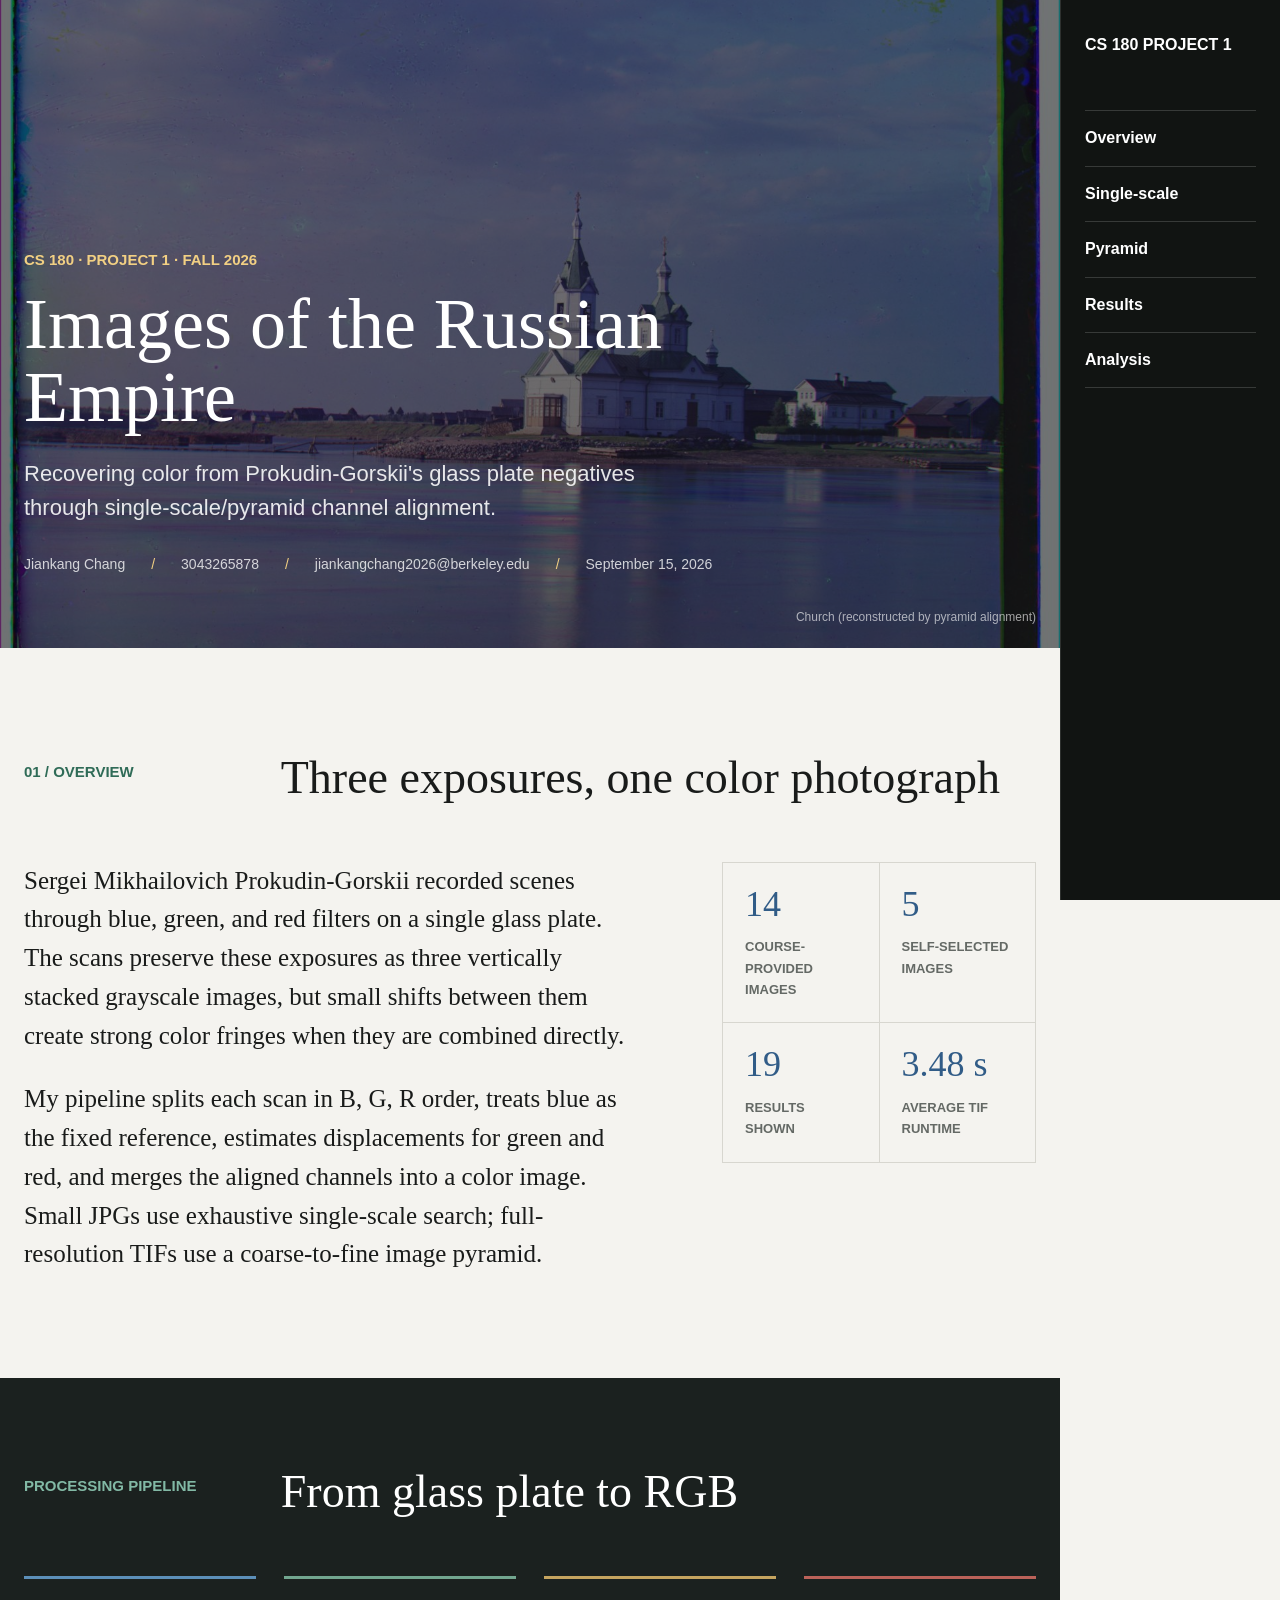
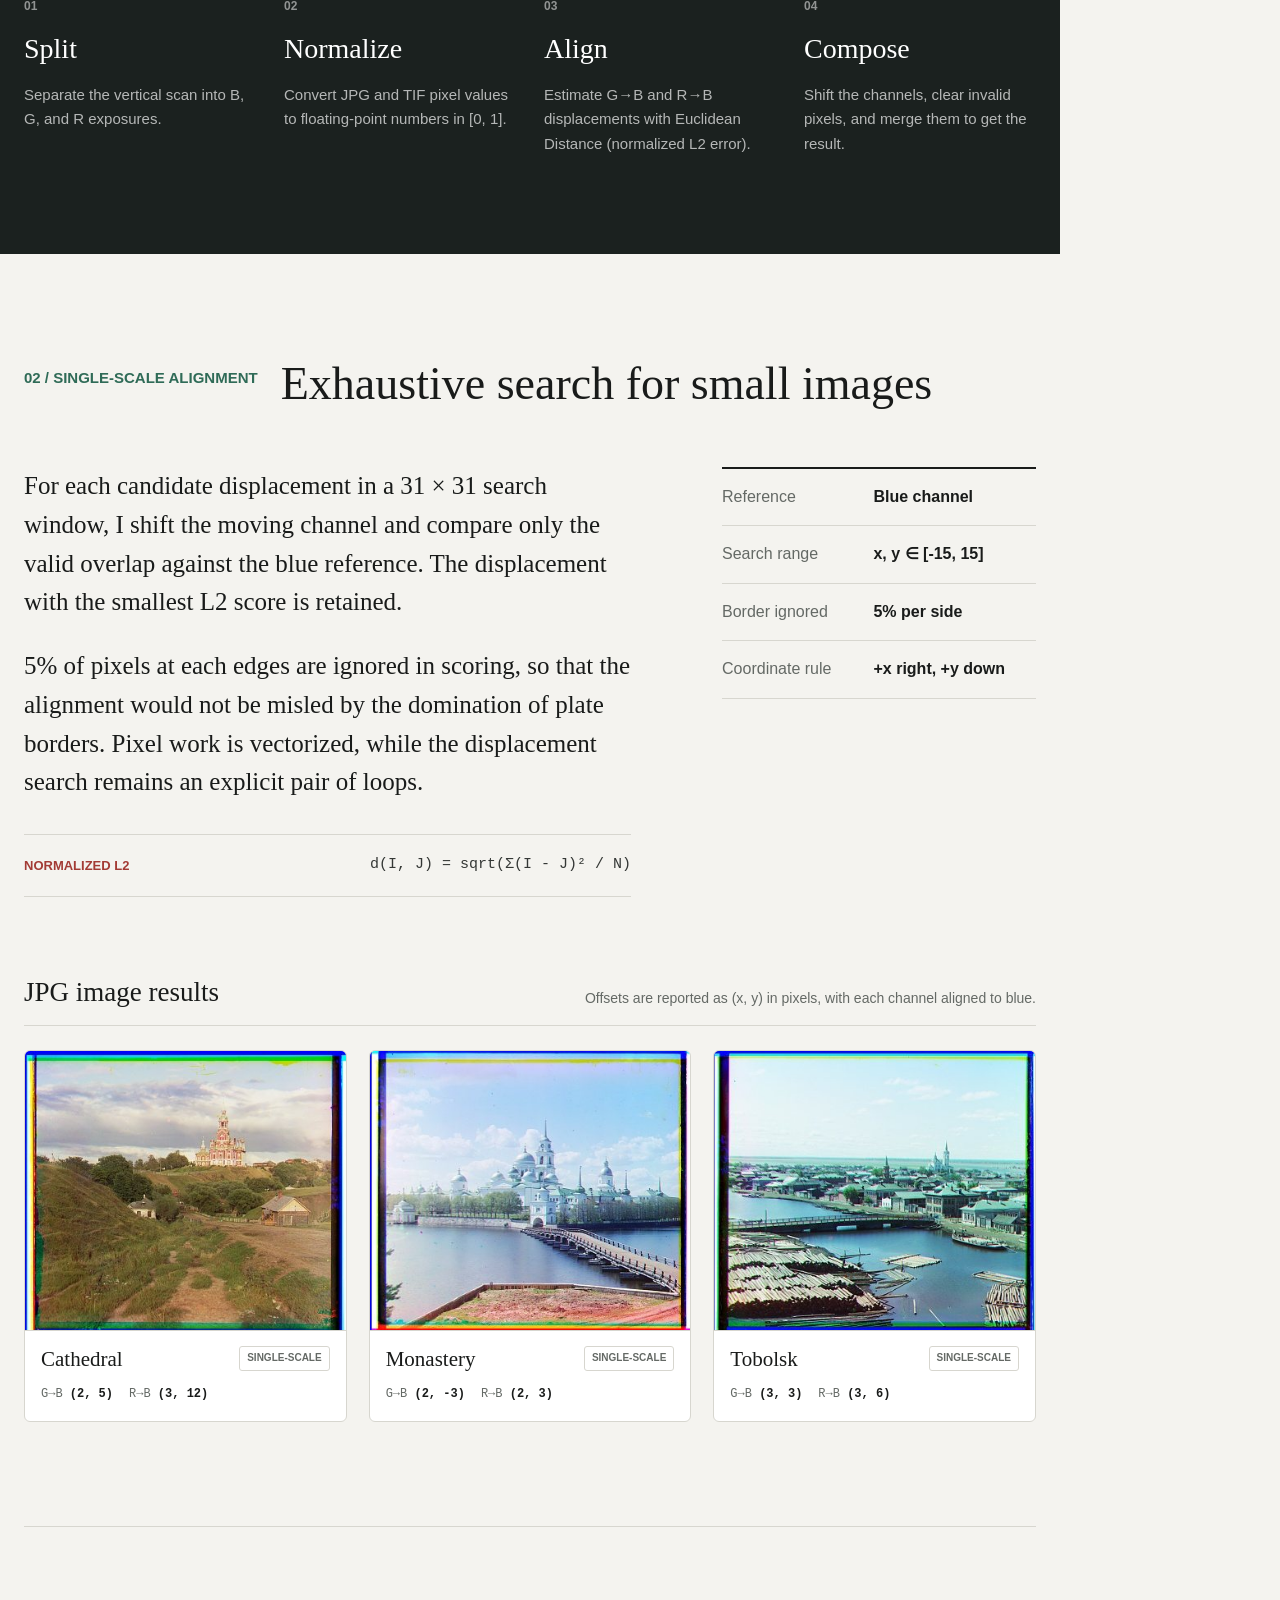
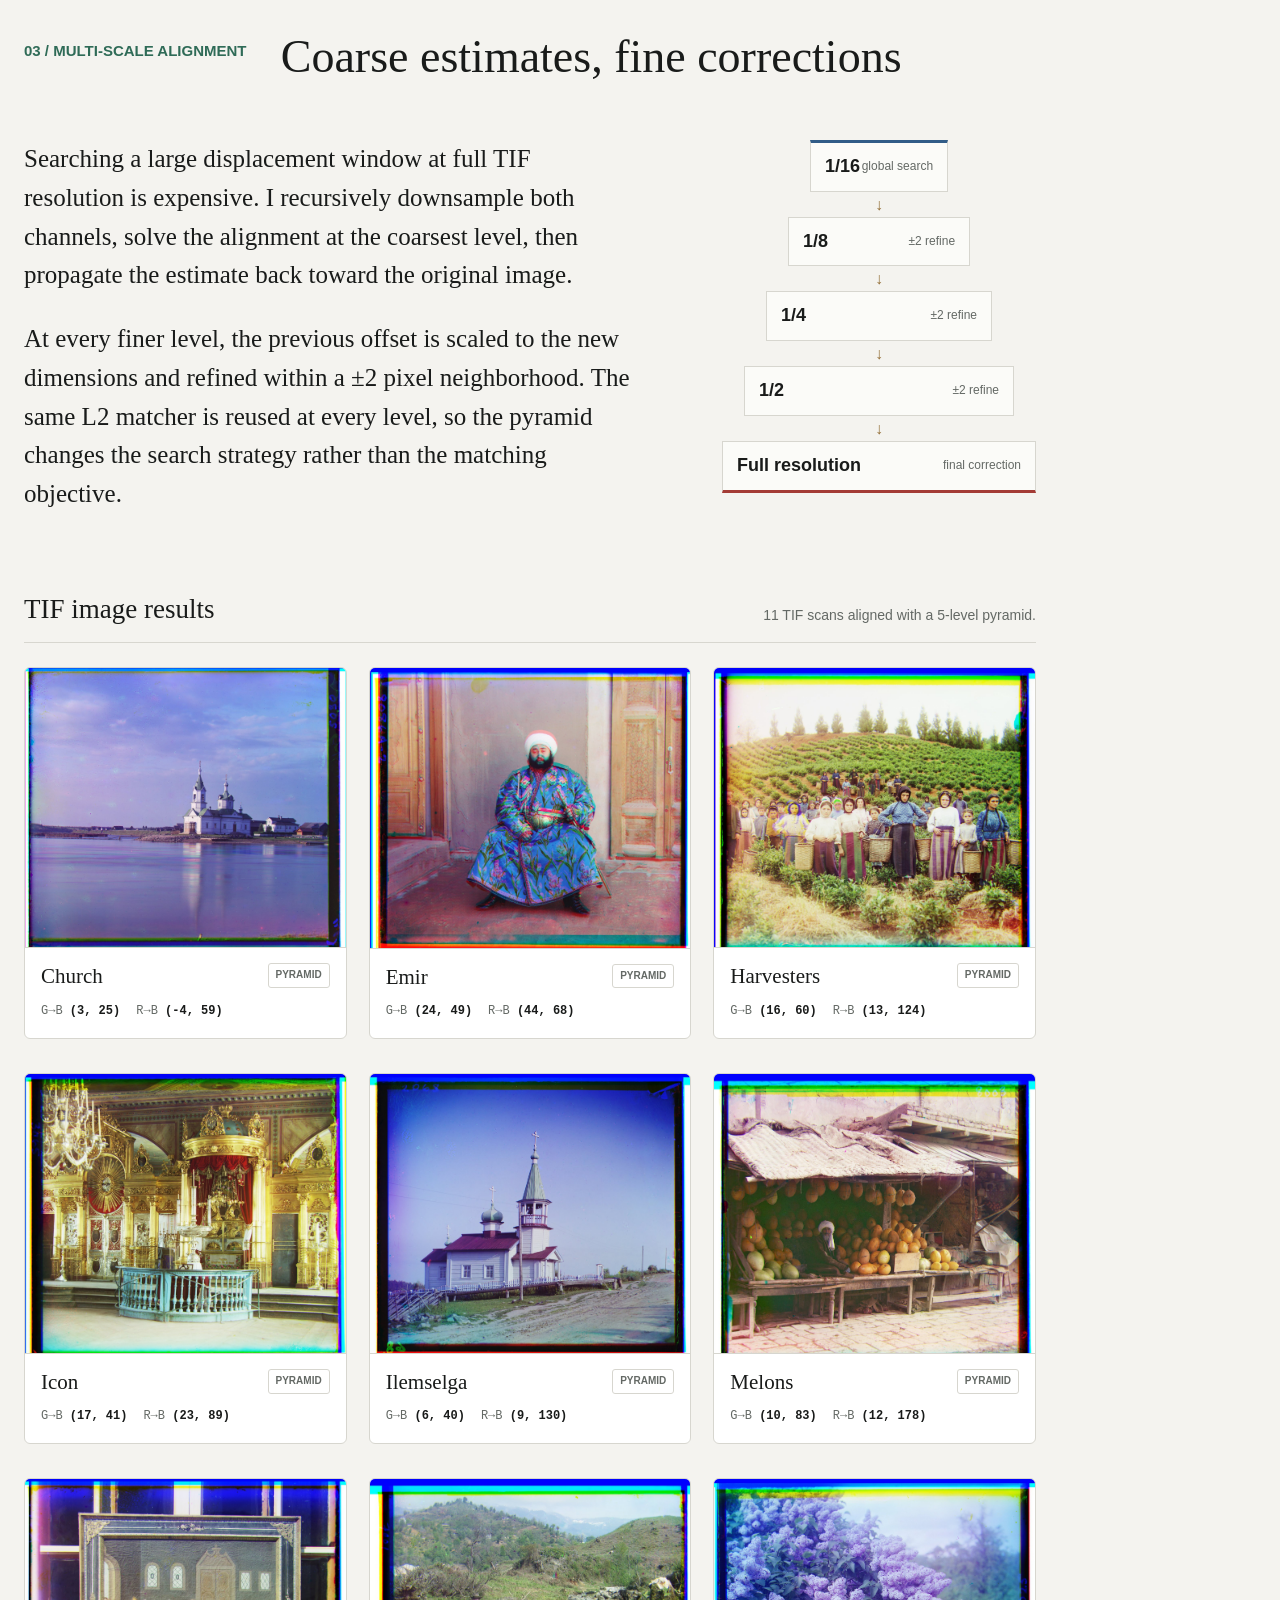
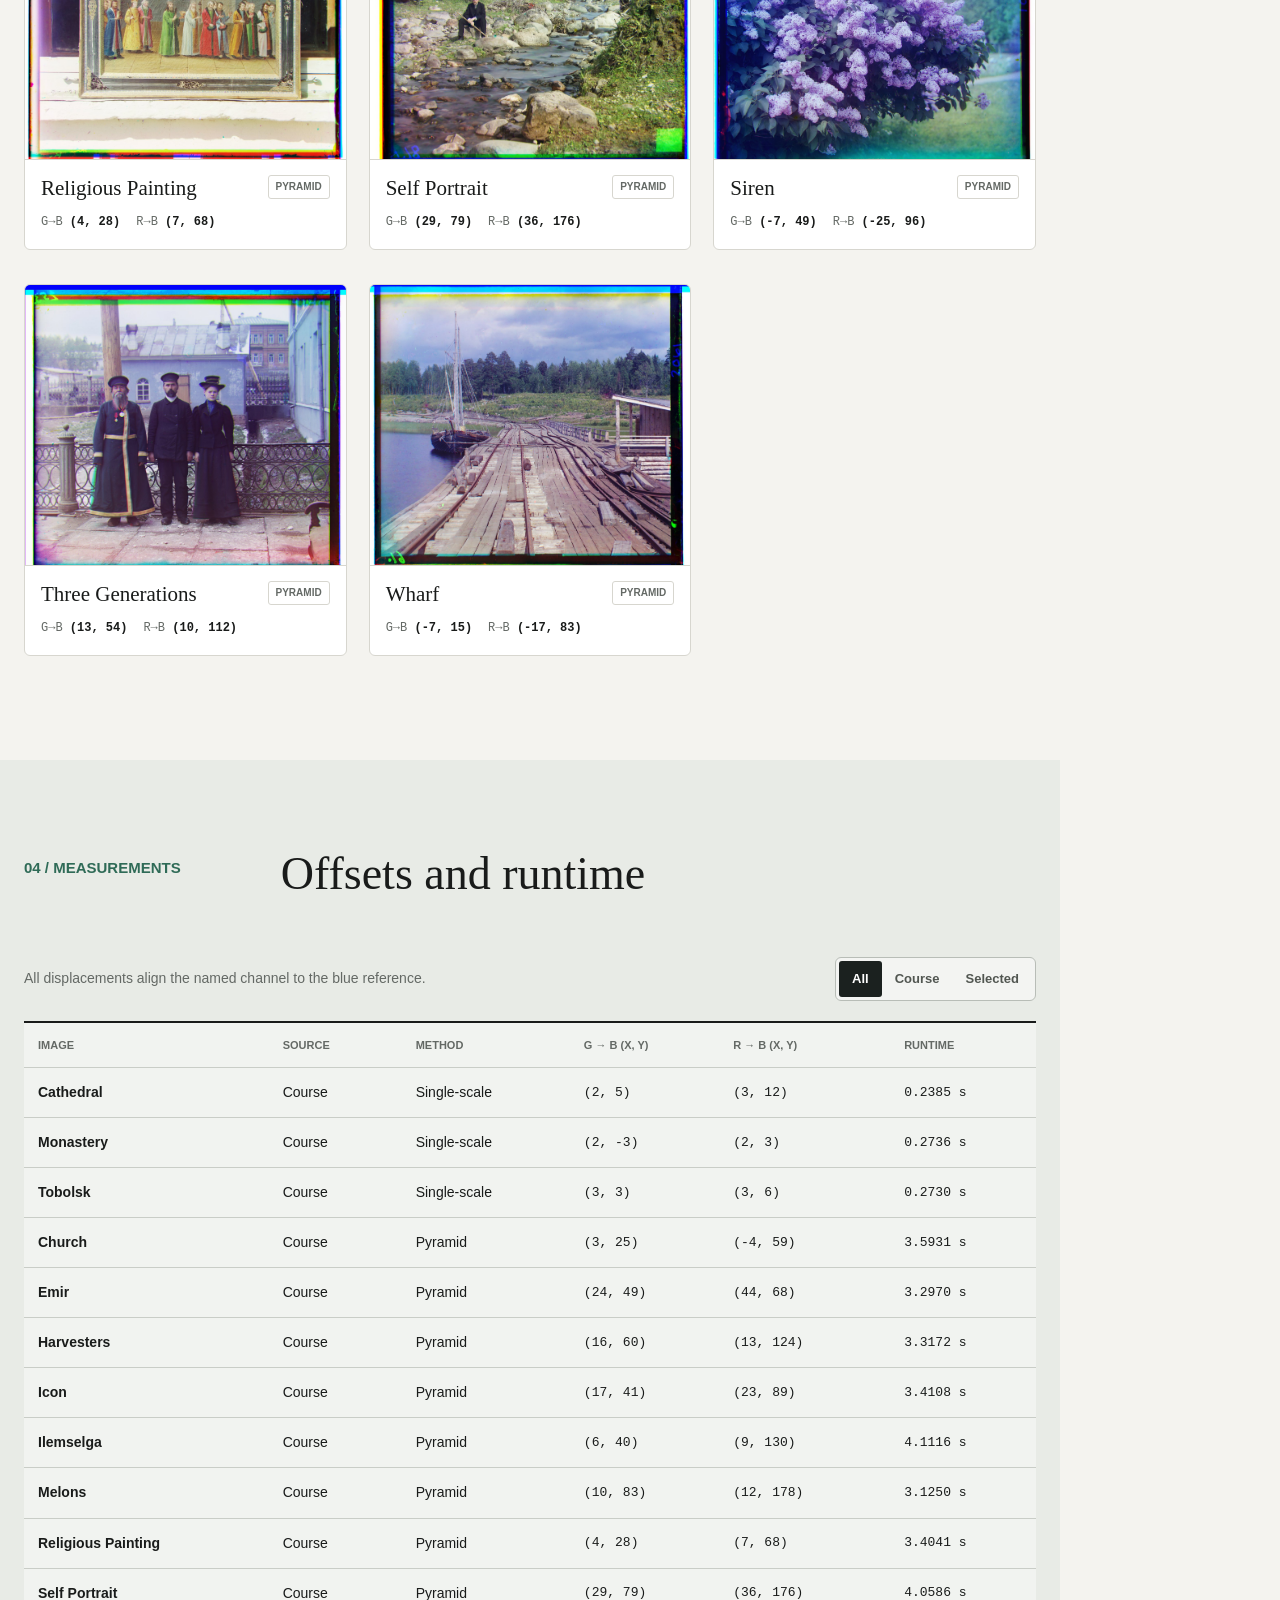
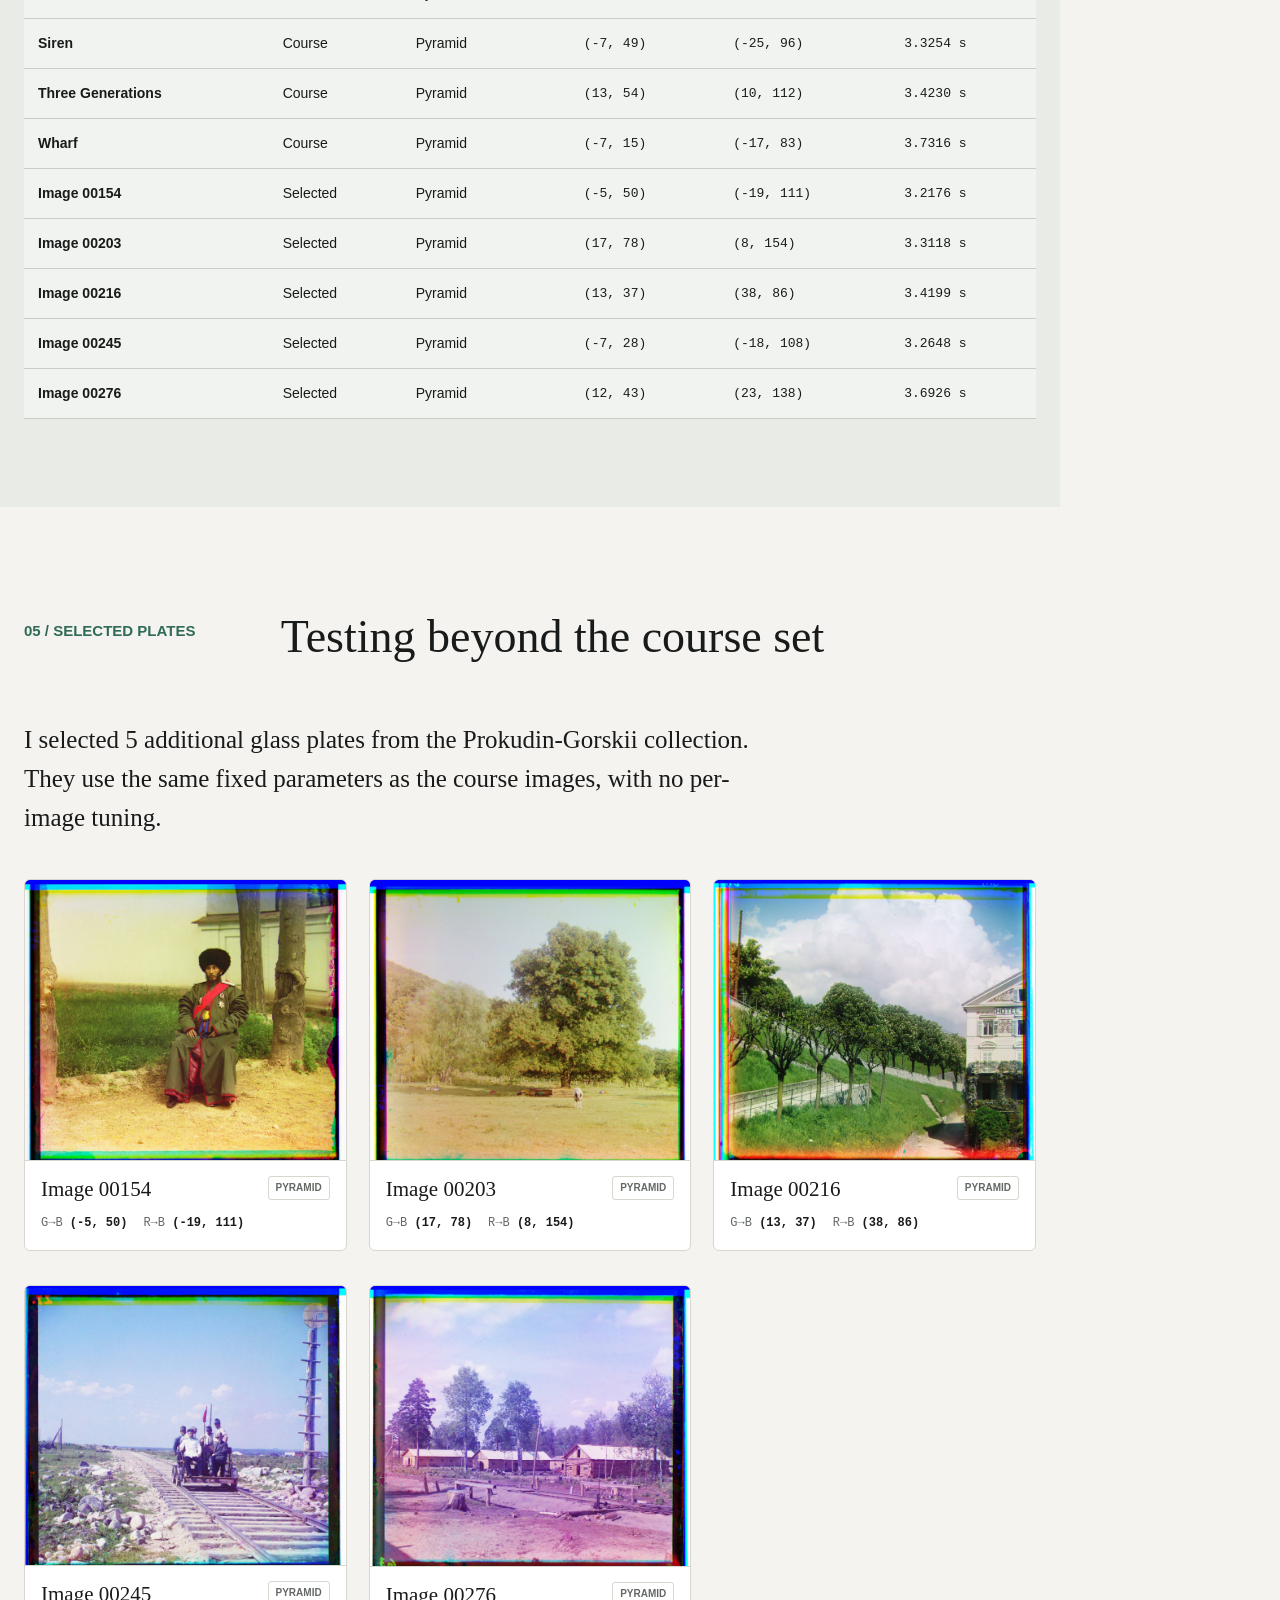
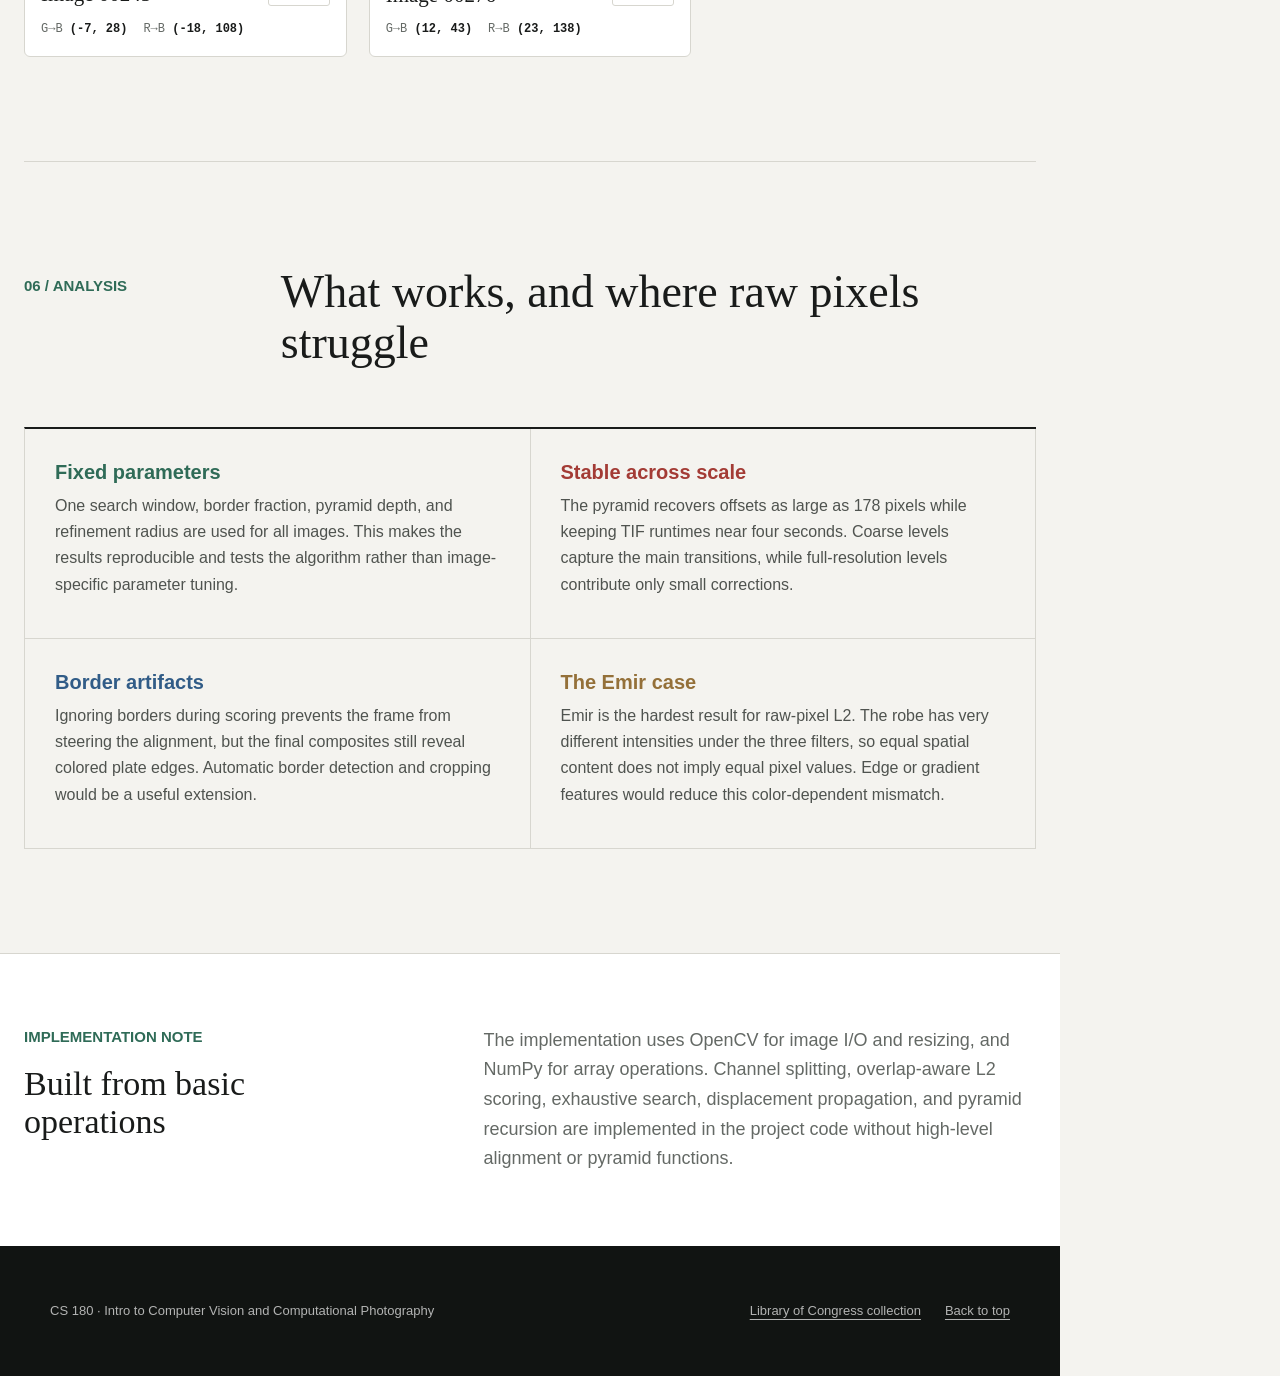
==== commit 95718520: "Modified Project 1 webpage" ====
--- a/UCB_CS_180_Project_1/index.html
+++ b/UCB_CS_180_Project_1/index.html
@@ -5,15 +5,15 @@
     <meta name="viewport" content="width=device-width, initial-scale=1.0">
     <meta
       name="description"
-      content="CS 180 Project 1 report: colorizing the Prokudin-Gorskii photo collection with single-scale and image-pyramid alignment."
+      content="CS 180 Project 1 report: Colorizing the Prokudin-Gorskii photo collection with single-scale and pyramid alignment."
     >
-    <title>Images of the Russian Empire | CS 180 Project 1</title>
+    <title>CS 180 Project 1</title>
     <link rel="stylesheet" href="styles.css">
     <script src="script.js" defer></script>
   </head>
   <body>
     <header class="site-header">
-      <a class="site-mark" href="#top" aria-label="Back to top">CS 180 / 01</a>
+      <a class="site-mark" href="#top" aria-label="Back to top">CS 180 Project 1</a>
       <nav class="site-nav" aria-label="Report sections">
         <a href="#overview">Overview</a>
         <a href="#single-scale">Single-scale</a>
@@ -30,15 +30,16 @@
           <h1 id="report-title">Images of the Russian Empire</h1>
           <p class="hero-summary">
             Recovering color from Prokudin-Gorskii's glass plate negatives through
-            coarse-to-fine channel alignment.
+            single-scale/pyramid channel alignment.
           </p>
           <div class="hero-meta" aria-label="Project metadata">
             <span>Jiankang Chang</span>
-            <span>September 2026</span>
-            <span>L2 alignment</span>
-          </div>
-        </div>
-        <p class="hero-caption">Church &middot; reconstructed from three monochrome exposures</p>
+            <span>3043265878</span>
+            <span>jiankangchang2026@berkeley.edu</span>
+            <span>September 15, 2026</span>
+          </div>
+        </div>
+        <p class="hero-caption">Church (reconstructed by pyramid alignment)</p>
       </section>
 
       <section class="section overview" id="overview">
@@ -49,27 +50,27 @@
         <div class="overview-layout">
           <div class="prose measure">
             <p class="lede">
-              Sergei Prokudin-Gorskii recorded scenes through blue, green, and red
-              filters on a single glass plate. The scans preserve these exposures as
-              three vertically stacked grayscale images, but small shifts between them
+              Sergei Mikhailovich Prokudin-Gorskii recorded scenes through blue, green,
+              and red filters on a single glass plate. The scans preserve these exposures
+              as three vertically stacked grayscale images, but small shifts between them
               create strong color fringes when they are combined directly.
             </p>
-            <p>
+            <p class="lede">
               My pipeline splits each scan in B, G, R order, treats blue as the fixed
-              reference, estimates translations for green and red, and merges the
-              aligned channels into a color image. Small JPEGs use exhaustive
-              single-scale search; full-resolution TIFFs use a coarse-to-fine image
+              reference, estimates displacements for green and red, and merges the
+              aligned channels into a color image. Small JPGs use exhaustive
+              single-scale search; full-resolution TIFs use a coarse-to-fine image
               pyramid.
             </p>
           </div>
           <dl class="project-facts">
             <div>
               <dt>14</dt>
-              <dd>course images</dd>
+              <dd>course-provided images</dd>
             </div>
             <div>
               <dt>5</dt>
-              <dd>selected plates</dd>
+              <dd>self-selected images</dd>
             </div>
             <div>
               <dt>19</dt>
@@ -77,7 +78,7 @@
             </div>
             <div>
               <dt>3.48 s</dt>
-              <dd>average TIFF runtime</dd>
+              <dd>average TIF runtime</dd>
             </div>
           </dl>
         </div>
@@ -98,17 +99,17 @@
             <li>
               <span class="step-number">02</span>
               <strong>Normalize</strong>
-              <span>Convert JPEG and TIFF intensities to floating point in [0, 1].</span>
+              <span>Convert JPG and TIF pixel values to floating-point numbers in [0, 1].</span>
             </li>
             <li>
               <span class="step-number">03</span>
               <strong>Align</strong>
-              <span>Estimate G→B and R→B translations with normalized L2 error.</span>
+              <span>Estimate G→B and R→B displacements with Euclidean Distance (normalized L2 error).</span>
             </li>
             <li>
               <span class="step-number">04</span>
               <strong>Compose</strong>
-              <span>Shift the channels, clear invalid pixels, and merge the result.</span>
+              <span>Shift the channels, clear invalid pixels, and merge them to get the result.</span>
             </li>
           </ol>
         </div>
@@ -126,10 +127,10 @@
               the moving channel and compare only the valid overlap against the blue
               reference. The displacement with the smallest L2 score is retained.
             </p>
-            <p>
-              Five percent of each edge is excluded before scoring so that the scanned
-              plate border does not dominate the match. Pixel work is vectorized, while
-              the displacement search remains an explicit pair of loops.
+            <p class="lede">
+              5% of pixels at each edges are ignored in scoring, so that the alignment
+              would not be misled by the domination of plate borders. Pixel work is vectorized,
+              while the displacement search remains an explicit pair of loops.
             </p>
             <div class="formula" aria-label="L2 matching formula">
               <span class="formula-name">Normalized L2</span>
@@ -145,8 +146,8 @@
         </div>
 
         <div class="gallery-heading">
-          <h3>Low-resolution results</h3>
-          <p>Offsets are reported as (x, y), with each channel aligned to blue.</p>
+          <h3>JPG image results</h3>
+          <p>Offsets are reported as (x, y) in pixels, with each channel aligned to blue.</p>
         </div>
         <div class="result-grid featured-grid" id="single-gallery"></div>
       </section>
@@ -159,12 +160,12 @@
         <div class="method-layout">
           <div class="prose measure">
             <p class="lede">
-              Searching a large displacement window at full TIFF resolution is
+              Searching a large displacement window at full TIF resolution is
               expensive. I recursively downsample both channels, solve the alignment at
               the coarsest level, then propagate the estimate back toward the original
               image.
             </p>
-            <p>
+            <p class="lede">
               At every finer level, the previous offset is scaled to the new dimensions
               and refined within a &plusmn;2 pixel neighborhood. The same L2 matcher is
               reused at every level, so the pyramid changes the search strategy rather
@@ -185,8 +186,8 @@
         </div>
 
         <div class="gallery-heading">
-          <h3>Full-resolution course images</h3>
-          <p>Eleven TIFF scans aligned with a five-level pyramid.</p>
+          <h3>TIF image results</h3>
+          <p>11 TIF scans aligned with a 5-level pyramid.</p>
         </div>
         <div class="result-grid" id="pyramid-gallery"></div>
       </section>
@@ -230,7 +231,7 @@
         </div>
         <div class="section-intro measure">
           <p class="lede">
-            I selected five additional glass plates from the Prokudin-Gorskii
+            I selected 5 additional glass plates from the Prokudin-Gorskii
             collection. They use the same fixed parameters as the course images, with
             no per-image tuning.
           </p>
@@ -245,11 +246,27 @@
         </div>
         <div class="analysis-layout">
           <div class="analysis-item">
+            <h3>Fixed parameters</h3>
+            <p>
+              One search window, border fraction, pyramid depth, and refinement radius
+              are used for all images. This makes the results reproducible and tests the
+              algorithm rather than image-specific parameter tuning.
+            </p>
+          </div>
+          <div class="analysis-item">
             <h3>Stable across scale</h3>
             <p>
-              The pyramid recovers offsets as large as 178 pixels while keeping TIFF
-              runtimes near four seconds. Coarse levels capture the large translation;
-              full-resolution levels contribute only small corrections.
+              The pyramid recovers offsets as large as 178 pixels while keeping TIF
+              runtimes near four seconds. Coarse levels capture the main transitions,
+              while full-resolution levels contribute only small corrections.
+            </p>
+          </div>
+          <div class="analysis-item">
+            <h3>Border artifacts</h3>
+            <p>
+              Ignoring borders during scoring prevents the frame from steering the
+              alignment, but the final composites still reveal colored plate edges.
+              Automatic border detection and cropping would be a useful extension.
             </p>
           </div>
           <div class="analysis-item">
@@ -259,22 +276,6 @@
               intensities under the three filters, so equal spatial content does not
               imply equal pixel values. Edge or gradient features would reduce this
               color-dependent mismatch.
-            </p>
-          </div>
-          <div class="analysis-item">
-            <h3>Border artifacts</h3>
-            <p>
-              Ignoring borders during scoring prevents the frame from steering the
-              alignment, but the final composites still reveal colored plate edges.
-              Automatic border detection and cropping would be a useful extension.
-            </p>
-          </div>
-          <div class="analysis-item">
-            <h3>Fixed parameters</h3>
-            <p>
-              One search window, border fraction, pyramid depth, and refinement radius
-              are used for all images. This makes the results reproducible and tests the
-              algorithm rather than image-specific parameter tuning.
             </p>
           </div>
         </div>
--- a/UCB_CS_180_Project_1/styles.css
+++ b/UCB_CS_180_Project_1/styles.css
@@ -10,6 +10,7 @@
   --gold: #947039;
   --dark: #1b211f;
   --content: 1180px;
+  --sidebar: 220px;
   --radius: 6px;
 }
 
@@ -26,13 +27,18 @@
   color: var(--ink);
   background: var(--paper);
   font-family: Inter, ui-sans-serif, -apple-system, BlinkMacSystemFont, "Segoe UI", sans-serif;
-  font-size: 16px;
+  font-size: 18px;
   line-height: 1.65;
   letter-spacing: 0;
 }
 
 body:has(dialog[open]) {
   overflow: hidden;
+}
+
+main,
+.site-footer {
+  margin-right: var(--sidebar);
 }
 
 img {
@@ -66,23 +72,26 @@
 }
 
 .site-header {
-  position: absolute;
+  position: fixed;
   z-index: 10;
   top: 0;
-  left: 50%;
-  display: flex;
-  width: min(calc(100% - 48px), var(--content));
-  min-height: 72px;
-  align-items: center;
-  justify-content: space-between;
-  border-bottom: 1px solid rgba(255, 255, 255, 0.38);
+  right: 0;
+  display: flex;
+  width: var(--sidebar);
+  min-height: 100svh;
+  align-items: stretch;
+  flex-direction: column;
+  padding: 32px 24px;
+  border-left: 1px solid rgba(255, 255, 255, 0.12);
   color: #fff;
-  transform: translateX(-50%);
+  background: #111412;
+  overflow-y: auto;
 }
 
 .site-mark {
   flex: 0 0 auto;
-  font-size: 13px;
+  margin-bottom: 52px;
+  font-size: 16px;
   font-weight: 800;
   text-decoration: none;
   text-transform: uppercase;
@@ -90,19 +99,24 @@
 
 .site-nav {
   display: flex;
-  align-items: center;
-  gap: 28px;
-  font-size: 13px;
+  flex-direction: column;
+  align-items: stretch;
+  font-size: 16px;
   font-weight: 650;
 }
 
 .site-nav a {
+  padding: 14px 0;
+  border-top: 1px solid rgba(255, 255, 255, 0.16);
   text-decoration: none;
 }
 
+.site-nav a:last-child {
+  border-bottom: 1px solid rgba(255, 255, 255, 0.16);
+}
+
 .site-nav a:hover {
-  text-decoration: underline;
-  text-underline-offset: 6px;
+  color: #f2d083;
 }
 
 .hero {
@@ -137,7 +151,7 @@
 .section-index {
   margin: 0 0 18px;
   color: var(--green);
-  font-size: 12px;
+  font-size: 15px;
   font-weight: 800;
   line-height: 1.4;
   text-transform: uppercase;
@@ -165,7 +179,7 @@
   max-width: 850px;
   margin-bottom: 22px;
   font-family: Georgia, "Times New Roman", serif;
-  font-size: 68px;
+  font-size: 72px;
   font-weight: 500;
   line-height: 1.02;
 }
@@ -174,14 +188,14 @@
   max-width: 760px;
   margin-bottom: 0;
   font-family: Georgia, "Times New Roman", serif;
-  font-size: 43px;
+  font-size: 46px;
   font-weight: 500;
   line-height: 1.12;
 }
 
 h3 {
   margin-bottom: 8px;
-  font-size: 18px;
+  font-size: 20px;
   line-height: 1.3;
 }
 
@@ -189,7 +203,7 @@
   max-width: 680px;
   margin: 0 0 28px;
   color: rgba(255, 255, 255, 0.88);
-  font-size: 20px;
+  font-size: 22px;
   line-height: 1.55;
 }
 
@@ -198,7 +212,7 @@
   flex-wrap: wrap;
   gap: 10px 26px;
   color: rgba(255, 255, 255, 0.78);
-  font-size: 13px;
+  font-size: 14px;
 }
 
 .hero-meta span + span::before {
@@ -213,7 +227,7 @@
   bottom: 20px;
   margin: 0;
   color: rgba(255, 255, 255, 0.62);
-  font-size: 11px;
+  font-size: 12px;
 }
 
 .section {
@@ -259,7 +273,7 @@
 .lede {
   color: var(--ink) !important;
   font-family: Georgia, "Times New Roman", serif;
-  font-size: 23px;
+  font-size: 25px;
   line-height: 1.55;
 }
 
@@ -281,14 +295,14 @@
 .project-facts dt {
   color: var(--blue);
   font-family: Georgia, "Times New Roman", serif;
-  font-size: 34px;
+  font-size: 36px;
   line-height: 1.1;
 }
 
 .project-facts dd {
   margin: 12px 0 0;
   color: var(--muted);
-  font-size: 12px;
+  font-size: 13px;
   font-weight: 700;
   text-transform: uppercase;
 }
@@ -332,19 +346,19 @@
 
 .step-number {
   color: rgba(255, 255, 255, 0.52);
-  font-size: 11px;
+  font-size: 12px;
   font-weight: 800;
 }
 
 .pipeline-steps strong {
   font-family: Georgia, "Times New Roman", serif;
-  font-size: 26px;
+  font-size: 28px;
   font-weight: 500;
 }
 
 .pipeline-steps li > span:last-child {
   color: rgba(255, 255, 255, 0.68);
-  font-size: 14px;
+  font-size: 15px;
 }
 
 .method-spec {
@@ -358,7 +372,7 @@
   gap: 16px;
   padding: 15px 0;
   border-bottom: 1px solid var(--line);
-  font-size: 14px;
+  font-size: 16px;
 }
 
 .method-spec dt {
@@ -384,7 +398,7 @@
 .formula-name {
   flex: 0 0 auto;
   color: var(--red);
-  font-size: 12px;
+  font-size: 13px;
   font-weight: 800;
   text-transform: uppercase;
 }
@@ -392,7 +406,7 @@
 .formula code {
   color: #343735;
   font-family: "SFMono-Regular", Consolas, monospace;
-  font-size: 14px;
+  font-size: 15px;
   text-align: right;
 }
 
@@ -408,14 +422,14 @@
 .gallery-heading h3 {
   margin-bottom: 15px;
   font-family: Georgia, "Times New Roman", serif;
-  font-size: 25px;
+  font-size: 27px;
   font-weight: 500;
 }
 
 .gallery-heading p {
   margin: 0 0 15px;
   color: var(--muted);
-  font-size: 13px;
+  font-size: 14px;
 }
 
 .result-grid {
@@ -474,7 +488,7 @@
 .result-caption h4 {
   margin: 0;
   font-family: Georgia, "Times New Roman", serif;
-  font-size: 19px;
+  font-size: 21px;
   font-weight: 500;
   line-height: 1.3;
 }
@@ -485,7 +499,7 @@
   border: 1px solid var(--line);
   border-radius: 3px;
   color: var(--muted);
-  font-size: 9px;
+  font-size: 10px;
   font-weight: 800;
   text-transform: uppercase;
 }
@@ -496,7 +510,7 @@
   gap: 16px;
   color: var(--muted);
   font-family: "SFMono-Regular", Consolas, monospace;
-  font-size: 11px;
+  font-size: 12px;
 }
 
 .offsets strong {
@@ -530,7 +544,7 @@
 
 .pyramid-level small {
   color: var(--muted);
-  font-size: 11px;
+  font-size: 12px;
 }
 
 .level-5 { width: 44%; border-top: 3px solid var(--blue); }
@@ -566,7 +580,7 @@
 .table-toolbar p {
   margin: 0;
   color: var(--muted);
-  font-size: 13px;
+  font-size: 14px;
 }
 
 .segmented-control {
@@ -585,7 +599,7 @@
   color: #515651;
   background: transparent;
   cursor: pointer;
-  font-size: 12px;
+  font-size: 13px;
   font-weight: 700;
 }
 
@@ -604,7 +618,7 @@
   min-width: 760px;
   border-collapse: collapse;
   background: rgba(255, 255, 255, 0.38);
-  font-size: 13px;
+  font-size: 14px;
 }
 
 th,
@@ -617,7 +631,7 @@
 
 th {
   color: var(--muted);
-  font-size: 10px;
+  font-size: 11px;
   text-transform: uppercase;
 }
 
@@ -629,7 +643,7 @@
 td:nth-child(5),
 td:nth-child(6) {
   font-family: "SFMono-Regular", Consolas, monospace;
-  font-size: 12px;
+  font-size: 13px;
 }
 
 tbody tr:hover {
@@ -662,7 +676,7 @@
 .analysis-item p {
   margin: 0;
   color: #4f534f;
-  font-size: 14px;
+  font-size: 16px;
 }
 
 .implementation-band {
@@ -680,7 +694,7 @@
 }
 
 .implementation-inner h2 {
-  font-size: 31px;
+  font-size: 34px;
 }
 
 .implementation-inner > p {
@@ -697,7 +711,7 @@
   padding: 32px max(24px, calc((100% - var(--content)) / 2));
   color: rgba(255, 255, 255, 0.68);
   background: #111412;
-  font-size: 12px;
+  font-size: 13px;
 }
 
 .site-footer p {
@@ -748,14 +762,14 @@
 
 .lightbox figcaption strong {
   font-family: Georgia, "Times New Roman", serif;
-  font-size: 20px;
+  font-size: 22px;
   font-weight: 500;
 }
 
 .lightbox figcaption span {
   color: rgba(255, 255, 255, 0.64);
   font-family: "SFMono-Regular", Consolas, monospace;
-  font-size: 11px;
+  font-size: 12px;
 }
 
 .lightbox-close,
@@ -788,6 +802,53 @@
 .lightbox-prev { left: 12px; }
 .lightbox-next { right: 12px; }
 
+@media (max-width: 1100px) {
+  main,
+  .site-footer {
+    margin-right: 0;
+  }
+
+  .site-header {
+    position: absolute;
+    right: auto;
+    left: 50%;
+    width: calc(100% - 48px);
+    min-height: 72px;
+    align-items: center;
+    flex-direction: row;
+    justify-content: space-between;
+    padding: 0;
+    border-bottom: 1px solid rgba(255, 255, 255, 0.38);
+    border-left: 0;
+    background: transparent;
+    overflow-y: visible;
+    transform: translateX(-50%);
+  }
+
+  .site-mark {
+    margin-bottom: 0;
+  }
+
+  .site-nav {
+    margin-left: auto;
+    align-items: center;
+    flex-direction: row;
+    gap: 28px;
+  }
+
+  .site-nav a,
+  .site-nav a:last-child {
+    padding: 0;
+    border: 0;
+  }
+
+  .site-nav a:hover {
+    color: inherit;
+    text-decoration: underline;
+    text-underline-offset: 6px;
+  }
+}
+
 @media (max-width: 900px) {
   .site-header {
     width: calc(100% - 32px);
@@ -799,13 +860,14 @@
 
   .site-nav {
     width: 100%;
+    margin-left: 0;
     gap: 22px;
     overflow-x: auto;
     padding-bottom: 2px;
   }
 
-  h1 { font-size: 55px; }
-  h2 { font-size: 38px; }
+  h1 { font-size: 59px; }
+  h2 { font-size: 41px; }
 
   .hero-content,
   .section {
@@ -857,9 +919,9 @@
     padding-bottom: 50px;
   }
 
-  h1 { font-size: 42px; }
-  h2 { font-size: 32px; }
-  .hero-summary { font-size: 17px; }
+  h1 { font-size: 45px; }
+  h2 { font-size: 35px; }
+  .hero-summary { font-size: 19px; }
 
   .hero-meta {
     display: grid;
@@ -880,7 +942,7 @@
   }
 
   .lede {
-    font-size: 20px;
+    font-size: 22px;
   }
 
   .pipeline-steps,
